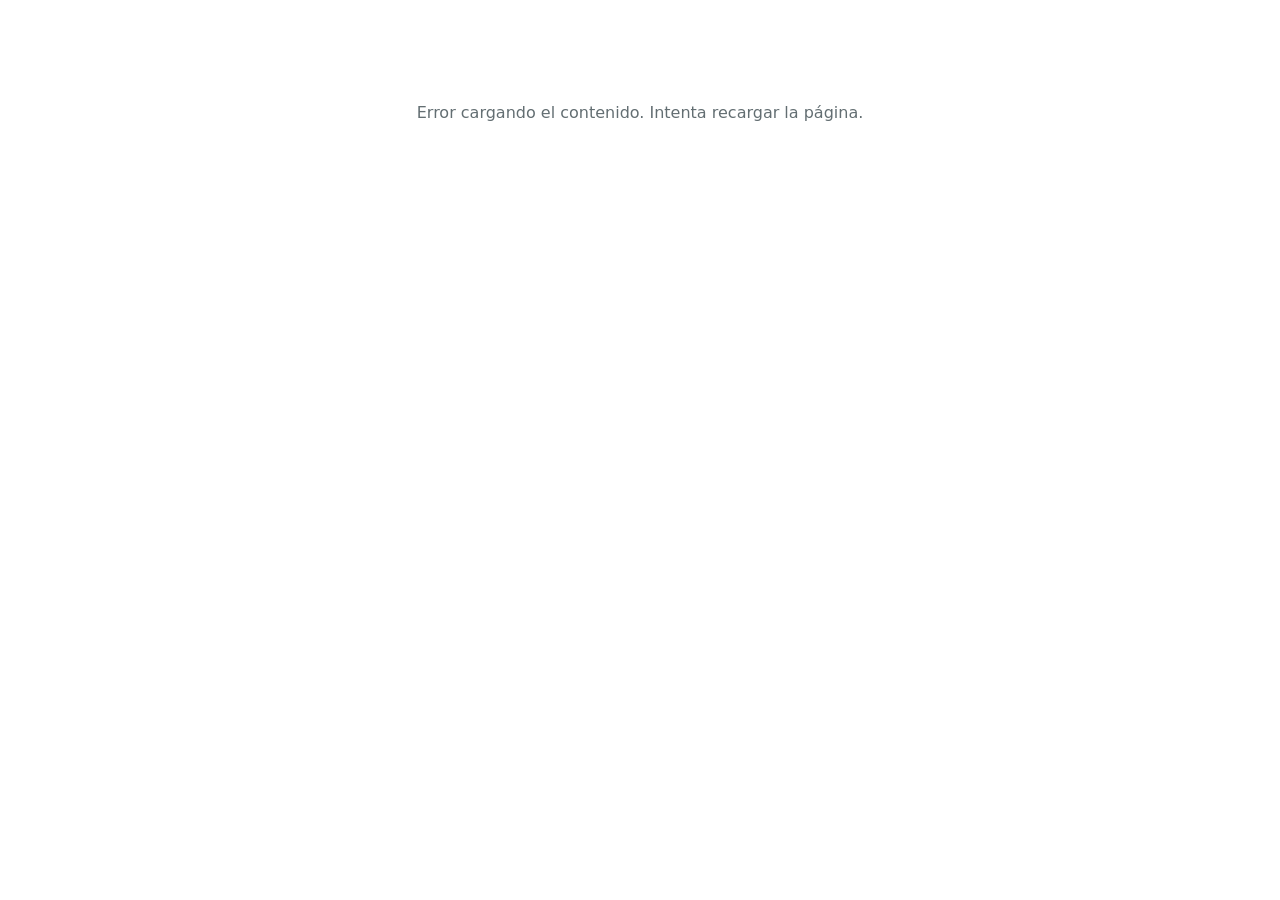
==== index.html @ 744cefdc "🚀 Primer lanzamiento: Pets Love Bogotá - Peluquería canina a domicilio" ====
<!DOCTYPE html>
<html lang="es">
<head>
  <meta charset="UTF-8">
  <meta name="viewport" content="width=device-width, initial-scale=1.0">
  <meta name="description" content="Pets Love Bogotá - Peluquería canina y mascotas a domicilio. Cuidamos y queremos a tu mascota. Servicio en toda Bogotá.">
  <meta name="theme-color" content="#e88d5a">
  <title>Pets Love | Peluquería Canina a Domicilio Bogotá</title>
  <link rel="stylesheet" href="assets/css/styles.css">
  <link rel="icon" href="data:image/svg+xml,<svg xmlns='http://www.w3.org/2000/svg' viewBox='0 0 100 100'><text y='.9em' font-size='90'>🐾</text></svg>">
</head>
<body>
  <div id="app">
    <!-- ===== HEADER ===== -->
    <header>
      <nav>
        <a href="#" class="logo">
          <span class="logo-icon">🐾</span>
          <span class="logo-text">Pets<span>Love</span></span>
        </a>
        <ul class="nav-links">
          <li><a href="#hero" class="active">Inicio</a></li>
          <li><a href="#about">Nosotros</a></li>
          <li><a href="#services">Servicios</a></li>
          <li><a href="#products">Productos</a></li>
          <li><a href="#gallery">Galería</a></li>
          <li><a href="#loyalty">Planes</a></li>
          <li><a href="#contact" class="nav-cta">Contacto</a></li>
        </ul>
        <button class="hamburger" aria-label="Menú">
          <span></span><span></span><span></span>
        </button>
      </nav>
    </header>

    <!-- ===== HERO ===== -->
    <section id="hero" class="hero">
      <div class="container">
        <div class="hero-content">
          <span class="hero-badge">🐾 Pets Love · Cuidamos y queremos a tu mascota</span>
          <h1>Consentimos a tu peludo 🐕</h1>
          <p class="subtitle">Peluquería canina profesional a domicilio en Bogotá</p>
          <p>Amor, cuidado y estilo para tu mejor amigo, sin salir de casa</p>
          <div class="hero-buttons">
            <a href="https://wa.me/573194282637" class="btn btn-primary" target="_blank" rel="noopener">💬 Agenda tu visita</a>
            <a href="#services" class="btn btn-secondary">Ver servicios</a>
          </div>
        </div>
        <div class="hero-image">
          <div class="hero-image-placeholder">🐶</div>
        </div>
      </div>
    </section>

    <!-- ===== ABOUT ===== -->
    <section id="about" class="section about">
      <div class="container">
        <div class="about-grid">
          <div class="about-content">
            <span class="section-tag">¿Quiénes somos?</span>
            <h2>¿Por qué <span class="highlight">Pets Love</span>?</h2>
            <p>Más que una peluquería, una experiencia de amor y cuidado</p>
            <p>En Pets Love entendemos que tu mascota es parte de la familia. Por eso llevamos hasta la puerta de tu hogar un servicio profesional, cariñoso y personalizado.</p>
            <ul class="about-highlights"></ul>
          </div>
          <div class="about-image">
            <div class="about-image-placeholder">🐾</div>
          </div>
        </div>
      </div>
    </section>

    <!-- ===== SERVICES ===== -->
    <section id="services" class="section services">
      <div class="container">
        <div class="section-header">
          <span class="section-tag">Servicios</span>
          <h2>Consentimos a tu <span class="highlight">peludo</span> 🛁</h2>
          <p>Servicio profesional a domicilio. Nosotros llevamos todo el equipo hasta tu casa.</p>
        </div>
        <div id="services-grid"></div>
      </div>
    </section>

    <!-- ===== PRODUCTS ===== -->
    <section id="products" class="section products">
      <div class="container">
        <div class="section-header">
          <span class="section-tag">Productos</span>
          <h2>Productos de <span class="highlight">Aseo Canino</span> 🧴</h2>
          <p>Los mejores productos para el cuidado e higiene de tu mascota, disponibles para llevar a domicilio.</p>
        </div>
        <div id="products-grid"></div>
      </div>
    </section>

    <!-- ===== GALLERY ===== -->
    <section id="gallery" class="section gallery">
      <div class="container">
        <div class="section-header">
          <span class="section-tag">Galería</span>
          <h2>Peludos <span class="highlight">felices</span> 📸</h2>
          <p>Mira algunos de nuestros consentidos después de su sesión de belleza.</p>
        </div>
        <div id="gallery-grid" class="gallery-grid"></div>
      </div>
    </section>

    <!-- ===== LOYALTY ===== -->
    <section id="loyalty" class="section loyalty">
      <div class="container">
        <div class="section-header">
          <span class="section-tag">Planes de Fidelidad</span>
          <h2>Premiamos tu <span class="highlight">confianza</span> 🎁</h2>
          <p>Mientras más nos visitas, más beneficios tienes. Porque tu peludo se merece lo mejor siempre.</p>
        </div>
        <div id="loyalty-grid" class="loyalty-grid"></div>
        <div class="loyalty-note">
          <p>Pregunta por nuestros planes al agendar tu primera visita. ¡Tener contento a tu peludo nunca fue tan fácil!</p>
        </div>
      </div>
    </section>

    <!-- ===== CONTACT ===== -->
    <section id="contact" class="section contact">
      <div class="container">
        <div class="section-header">
          <span class="section-tag">Contacto</span>
          <h2>¡Agenda <span class="highlight">ahora</span>! 📞</h2>
          <p>Estamos listos para consentir a tu peludo. Contáctanos y te visitamos.</p>
        </div>
        <div class="contact-grid">
          <div class="contact-info">
            <a class="contact-item whatsapp" href="https://wa.me/573194282637" target="_blank" rel="noopener">
              <div class="contact-icon">💬</div>
              <div>
                <h4>WhatsApp <span style="font-weight:400;color:var(--gray)">319 428 2637</span></h4>
                <p>Respuesta rápida, escríbenos ahora</p>
              </div>
            </a>
            <a class="contact-item instagram" href="#" target="_blank" rel="noopener">
              <div class="contact-icon">📸</div>
              <div>
                <h4>Instagram <span style="font-weight:400;color:var(--gray)">(próximamente)</span></h4>
                <p>Síguenos y mira nuestras transformaciones</p>
              </div>
            </a>
            <div class="contact-item email">
              <div class="contact-icon">✉️</div>
              <div>
                <h4>Email</h4>
                <p>javierandresm13@hotmail.es</p>
              </div>
            </div>
          </div>
          <div class="contact-cta">
            <h3>🐕 ¿Listo para consentir a tu peludo?</h3>
            <p>Agenda tu cita hoy y descubre por qué somos la mejor opción en Bogotá.</p>
            <a class="contact-whatsapp-btn" href="https://wa.me/573194282637" target="_blank" rel="noopener">
              💬 ¡Escríbenos al WhatsApp!
            </a>
          </div>
        </div>
      </div>
    </section>

    <!-- ===== FOOTER ===== -->
    <footer>
      <div class="container">
        <div class="footer-brand">Pets Love</div>
        <p class="copyright">© 2025 Pets Love Bogotá. Todos los derechos reservados.</p>
        <p class="made-with">Hecho con 💙 para los peludos de Bogotá</p>
        <div class="footer-social">
          <a href="https://wa.me/573194282637" target="_blank" rel="noopener" title="WhatsApp">💬</a>
          <a href="#" target="_blank" rel="noopener" title="Instagram">📸</a>
        </div>
      </div>
    </footer>

    <!-- ===== WHATSAPP FLOAT ===== -->
    <a id="whatsapp-float" class="whatsapp-float" href="https://wa.me/573194282637" target="_blank" rel="noopener">
      💬
      <span class="tooltip">¡Contáctanos!</span>
    </a>
  </div>

  <script src="assets/js/main.js"></script>
</body>
</html>
---- assets/css/styles.css ----
/* ============================================
   PETS LOVE BOGOTÁ — Main Stylesheet
   ============================================ */

:root {
  --primary: #e88d5a;
  --primary-dark: #d47845;
  --secondary: #4a9e8f;
  --secondary-dark: #3a8a7c;
  --accent: #f4c542;
  --dark: #2d3436;
  --gray: #636e72;
  --light: #fdf6f0;
  --white: #ffffff;
  --shadow: 0 4px 20px rgba(0,0,0,0.08);
  --shadow-hover: 0 8px 30px rgba(0,0,0,0.15);
  --radius: 16px;
  --radius-sm: 8px;
  --transition: all 0.3s ease;
}

* { margin: 0; padding: 0; box-sizing: border-box; }

html { scroll-behavior: smooth; }

body {
  font-family: 'Segoe UI', system-ui, -apple-system, sans-serif;
  color: var(--dark);
  background: var(--white);
  line-height: 1.6;
  overflow-x: hidden;
}

.container {
  max-width: 1200px;
  margin: 0 auto;
  padding: 0 20px;
}

/* ===== HEADER / NAV ===== */
header {
  position: fixed;
  top: 0;
  width: 100%;
  z-index: 1000;
  background: rgba(255,255,255,0.95);
  backdrop-filter: blur(10px);
  box-shadow: 0 2px 10px rgba(0,0,0,0.05);
  transition: var(--transition);
}

header.scrolled {
  box-shadow: 0 2px 20px rgba(0,0,0,0.1);
}

nav {
  display: flex;
  justify-content: space-between;
  align-items: center;
  padding: 15px 20px;
  max-width: 1200px;
  margin: 0 auto;
}

.logo {
  display: flex;
  align-items: center;
  gap: 10px;
  text-decoration: none;
}

.logo-icon {
  font-size: 2rem;
}

.logo-text {
  font-size: 1.5rem;
  font-weight: 800;
  color: var(--primary);
  letter-spacing: -0.5px;
}

.logo-text span {
  color: var(--secondary);
}

.nav-links {
  display: flex;
  gap: 30px;
  list-style: none;
  align-items: center;
}

.nav-links a {
  text-decoration: none;
  color: var(--dark);
  font-weight: 500;
  font-size: 0.95rem;
  transition: var(--transition);
  position: relative;
}

.nav-links a::after {
  content: '';
  position: absolute;
  bottom: -3px;
  left: 0;
  width: 0;
  height: 2px;
  background: var(--primary);
  transition: var(--transition);
}

.nav-links a:hover::after,
.nav-links a.active::after {
  width: 100%;
}

.nav-links a:hover { color: var(--primary); }

.nav-cta {
  background: var(--primary);
  color: var(--white) !important;
  padding: 10px 24px;
  border-radius: 50px;
  font-weight: 600 !important;
}

.nav-cta:hover { background: var(--primary-dark) !important; }
.nav-cta::after { display: none !important; }

.hamburger {
  display: none;
  flex-direction: column;
  cursor: pointer;
  gap: 5px;
  background: none;
  border: none;
  padding: 5px;
}

.hamburger span {
  width: 25px;
  height: 3px;
  background: var(--dark);
  border-radius: 3px;
  transition: var(--transition);
}

/* ===== HERO SECTION ===== */
.hero {
  padding: 140px 20px 80px;
  background: linear-gradient(135deg, #fdf6f0 0%, #fef9f4 50%, #f0faf7 100%);
  position: relative;
  overflow: hidden;
  min-height: 100vh;
  display: flex;
  align-items: center;
}

.hero::before {
  content: '';
  position: absolute;
  top: -50%;
  right: -20%;
  width: 600px;
  height: 600px;
  background: radial-gradient(circle, rgba(232,141,90,0.1) 0%, transparent 70%);
  border-radius: 50%;
}

.hero::after {
  content: '🐾';
  position: absolute;
  bottom: 10%;
  left: 5%;
  font-size: 8rem;
  opacity: 0.05;
}

.hero .container {
  display: grid;
  grid-template-columns: 1fr 1fr;
  gap: 60px;
  align-items: center;
  position: relative;
  z-index: 1;
}

.hero-content h1 {
  font-size: 3.2rem;
  font-weight: 800;
  line-height: 1.15;
  margin-bottom: 15px;
  color: var(--dark);
}

.hero-content h1 .highlight {
  color: var(--primary);
}

.hero-content .subtitle {
  font-size: 1.3rem;
  color: var(--secondary);
  font-weight: 600;
  margin-bottom: 20px;
}

.hero-content p {
  font-size: 1.1rem;
  color: var(--gray);
  margin-bottom: 35px;
  max-width: 500px;
}

.hero-buttons {
  display: flex;
  gap: 15px;
  flex-wrap: wrap;
}

.btn {
  display: inline-flex;
  align-items: center;
  gap: 8px;
  padding: 14px 32px;
  border-radius: 50px;
  text-decoration: none;
  font-weight: 600;
  font-size: 1rem;
  transition: var(--transition);
  cursor: pointer;
  border: none;
}

.btn-primary {
  background: var(--primary);
  color: var(--white);
  box-shadow: 0 4px 15px rgba(232,141,90,0.3);
}

.btn-primary:hover {
  background: var(--primary-dark);
  transform: translateY(-2px);
  box-shadow: 0 6px 20px rgba(232,141,90,0.4);
}

.btn-secondary {
  background: var(--white);
  color: var(--primary);
  border: 2px solid var(--primary);
}

.btn-secondary:hover {
  background: var(--primary);
  color: var(--white);
  transform: translateY(-2px);
}

.btn-outline {
  background: transparent;
  color: var(--secondary);
  border: 2px solid var(--secondary);
}

.btn-outline:hover {
  background: var(--secondary);
  color: var(--white);
}

.hero-image {
  text-align: center;
  position: relative;
}

.hero-image-placeholder {
  width: 100%;
  max-width: 500px;
  aspect-ratio: 1;
  background: linear-gradient(135deg, #fce4d6 0%, #d4f0ec 100%);
  border-radius: 30px;
  display: flex;
  align-items: center;
  justify-content: center;
  font-size: 8rem;
  margin: 0 auto;
  box-shadow: var(--shadow-hover);
}

.hero-badge {
  display: inline-flex;
  align-items: center;
  gap: 8px;
  background: var(--accent);
  color: var(--dark);
  padding: 8px 20px;
  border-radius: 50px;
  font-size: 0.9rem;
  font-weight: 600;
  margin-bottom: 20px;
}

/* ===== SECTIONS COMMON ===== */
.section {
  padding: 100px 20px;
}

.section-header {
  text-align: center;
  margin-bottom: 60px;
}

.section-header h2 {
  font-size: 2.5rem;
  font-weight: 800;
  margin-bottom: 15px;
  color: var(--dark);
}

.section-header h2 .highlight {
  color: var(--primary);
}

.section-header p {
  font-size: 1.1rem;
  color: var(--gray);
  max-width: 650px;
  margin: 0 auto;
}

.section-tag {
  display: inline-block;
  background: rgba(232,141,90,0.1);
  color: var(--primary);
  padding: 6px 16px;
  border-radius: 50px;
  font-size: 0.85rem;
  font-weight: 600;
  margin-bottom: 15px;
  text-transform: uppercase;
  letter-spacing: 1px;
}

/* ===== ABOUT SECTION ===== */
.about {
  background: var(--white);
}

.about-grid {
  display: grid;
  grid-template-columns: 1fr 1fr;
  gap: 60px;
  align-items: center;
}

.about-content p {
  font-size: 1.05rem;
  color: var(--gray);
  margin-bottom: 25px;
}

.about-highlights {
  list-style: none;
  display: flex;
  flex-direction: column;
  gap: 12px;
}

.about-highlights li {
  display: flex;
  align-items: center;
  gap: 12px;
  font-size: 1rem;
  color: var(--dark);
  font-weight: 500;
}

.about-image {
  display: flex;
  justify-content: center;
}

.about-image-placeholder {
  width: 100%;
  max-width: 450px;
  aspect-ratio: 4/3;
  background: linear-gradient(135deg, #d4f0ec 0%, #fce4d6 100%);
  border-radius: 24px;
  display: flex;
  align-items: center;
  justify-content: center;
  font-size: 6rem;
  box-shadow: var(--shadow);
}

/* ===== SERVICES SECTION ===== */
.services {
  background: var(--light);
}

.services-grid {
  display: grid;
  grid-template-columns: 1fr;
  gap: 40px;
}

.service-category {
  background: var(--white);
  border-radius: var(--radius);
  padding: 30px;
  box-shadow: var(--shadow);
}

.service-category-header {
  display: flex;
  align-items: center;
  gap: 12px;
  margin-bottom: 20px;
  padding-bottom: 15px;
  border-bottom: 2px solid var(--light);
}

.service-category-header h3 {
  font-size: 1.3rem;
  font-weight: 700;
}

.service-category-icon {
  font-size: 1.8rem;
}

.service-items {
  display: grid;
  grid-template-columns: repeat(auto-fill, minmax(280px, 1fr));
  gap: 15px;
}

.service-card {
  background: var(--light);
  border-radius: var(--radius-sm);
  padding: 20px;
  transition: var(--transition);
  cursor: default;
}

.service-card:hover {
  transform: translateY(-3px);
  box-shadow: var(--shadow);
}

.service-card.featured {
  background: linear-gradient(135deg, #fef9f4 0%, #f0faf7 100%);
  border: 1px solid rgba(232,141,90,0.2);
}

.service-card h4 {
  font-size: 1.05rem;
  font-weight: 700;
  margin-bottom: 5px;
}

.service-card p {
  font-size: 0.9rem;
  color: var(--gray);
  margin-bottom: 10px;
}

.service-card .price {
  font-size: 1.2rem;
  font-weight: 800;
  color: var(--primary);
}

.service-badge {
  display: inline-block;
  background: var(--accent);
  color: var(--dark);
  font-size: 0.7rem;
  font-weight: 700;
  padding: 3px 10px;
  border-radius: 50px;
  margin-left: 8px;
  vertical-align: middle;
}

.services-note {
  margin-top: 30px;
  padding: 20px;
  background: rgba(74,158,143,0.08);
  border-radius: var(--radius-sm);
  text-align: center;
  color: var(--secondary);
  font-weight: 500;
}

/* ===== PRODUCTS SECTION ===== */
.products {
  background: var(--white);
}

.products-grid {
  display: grid;
  grid-template-columns: repeat(auto-fill, minmax(260px, 1fr));
  gap: 25px;
}

.product-card {
  background: var(--white);
  border: 1px solid #eee;
  border-radius: var(--radius);
  padding: 25px;
  text-align: center;
  transition: var(--transition);
  position: relative;
}

.product-card:hover {
  transform: translateY(-5px);
  box-shadow: var(--shadow-hover);
  border-color: transparent;
}

.product-card.featured {
  border: 2px solid var(--primary);
}

.product-card .product-icon {
  font-size: 2.5rem;
  margin-bottom: 15px;
}

.product-card h4 {
  font-size: 1.05rem;
  font-weight: 700;
  margin-bottom: 8px;
}

.product-card p {
  font-size: 0.85rem;
  color: var(--gray);
  margin-bottom: 10px;
}

.product-card .product-category {
  display: inline-block;
  background: rgba(74,158,143,0.1);
  color: var(--secondary);
  font-size: 0.75rem;
  font-weight: 600;
  padding: 3px 12px;
  border-radius: 50px;
  margin-bottom: 10px;
}

.product-card .product-price {
  font-size: 1.3rem;
  font-weight: 800;
  color: var(--primary);
}

.product-card .product-badge {
  position: absolute;
  top: 12px;
  right: 12px;
  background: var(--primary);
  color: var(--white);
  font-size: 0.7rem;
  font-weight: 700;
  padding: 4px 12px;
  border-radius: 50px;
}

/* ===== GALLERY SECTION ===== */
.gallery {
  background: var(--light);
}

.gallery-grid {
  display: grid;
  grid-template-columns: repeat(auto-fill, minmax(280px, 1fr));
  gap: 20px;
}

.gallery-item {
  position: relative;
  border-radius: var(--radius);
  overflow: hidden;
  aspect-ratio: 1;
  cursor: pointer;
  background: linear-gradient(135deg, #f0faf7 0%, #fce4d6 100%);
  display: flex;
  align-items: center;
  justify-content: center;
}

.gallery-item .placeholder-icon {
  font-size: 4rem;
  opacity: 0.3;
  transition: var(--transition);
}

.gallery-item:hover .placeholder-icon {
  transform: scale(1.2);
  opacity: 0.5;
}

.gallery-item .gallery-overlay {
  position: absolute;
  bottom: 0;
  left: 0;
  right: 0;
  padding: 20px;
  background: linear-gradient(transparent, rgba(0,0,0,0.6));
  color: var(--white);
  transform: translateY(100%);
  transition: var(--transition);
}

.gallery-item:hover .gallery-overlay {
  transform: translateY(0);
}

.gallery-overlay h4 {
  font-size: 1rem;
  margin-bottom: 3px;
}

.gallery-overlay p {
  font-size: 0.85rem;
  opacity: 0.9;
}

/* ===== LOYALTY SECTION ===== */
.loyalty {
  background: var(--white);
}

.loyalty-grid {
  display: grid;
  grid-template-columns: repeat(auto-fill, minmax(300px, 1fr));
  gap: 30px;
}

.loyalty-card {
  background: var(--light);
  border-radius: var(--radius);
  padding: 35px 30px;
  text-align: center;
  transition: var(--transition);
  position: relative;
  overflow: hidden;
}

.loyalty-card::before {
  content: '';
  position: absolute;
  top: 0;
  left: 0;
  right: 0;
  height: 4px;
  background: var(--primary);
}

.loyalty-card:hover {
  transform: translateY(-5px);
  box-shadow: var(--shadow-hover);
}

.loyalty-card .plan-icon {
  font-size: 3rem;
  margin-bottom: 15px;
}

.loyalty-card h3 {
  font-size: 1.4rem;
  font-weight: 800;
  margin-bottom: 8px;
}

.loyalty-card .plan-desc {
  font-size: 0.9rem;
  color: var(--gray);
  margin-bottom: 20px;
}

.loyalty-card .plan-benefits {
  list-style: none;
  text-align: left;
}

.loyalty-card .plan-benefits li {
  padding: 8px 0;
  font-size: 0.9rem;
  color: var(--dark);
  display: flex;
  align-items: center;
  gap: 8px;
  border-bottom: 1px solid rgba(0,0,0,0.05);
}

.loyalty-card .plan-benefits li:last-child {
  border-bottom: none;
}

.loyalty-note {
  margin-top: 40px;
  text-align: center;
  padding: 25px;
  background: linear-gradient(135deg, rgba(232,141,90,0.08), rgba(74,158,143,0.08));
  border-radius: var(--radius);
}

.loyalty-note p {
  color: var(--gray);
  font-size: 1.05rem;
}

/* ===== CONTACT SECTION ===== */
.contact {
  background: linear-gradient(135deg, var(--light) 0%, #f0faf7 100%);
}

.contact-grid {
  display: grid;
  grid-template-columns: 1fr 1fr;
  gap: 50px;
  align-items: start;
}

.contact-info {
  display: flex;
  flex-direction: column;
  gap: 15px;
}

.contact-item {
  display: flex;
  align-items: center;
  gap: 15px;
  padding: 18px 25px;
  background: var(--white);
  border-radius: var(--radius-sm);
  box-shadow: var(--shadow);
  transition: var(--transition);
  text-decoration: none;
  color: var(--dark);
}

.contact-item:hover {
  transform: translateX(5px);
  box-shadow: var(--shadow-hover);
}

.contact-item .contact-icon {
  font-size: 1.5rem;
  width: 40px;
  height: 40px;
  display: flex;
  align-items: center;
  justify-content: center;
  border-radius: 10px;
}

.contact-item.whatsapp .contact-icon {
  background: rgba(37,211,102,0.15);
}

.contact-item.instagram .contact-icon {
  background: rgba(225,48,108,0.15);
}

.contact-item.email .contact-icon {
  background: rgba(74,158,143,0.15);
}

.contact-item h4 {
  font-size: 0.9rem;
  font-weight: 600;
}

.contact-item p {
  font-size: 0.85rem;
  color: var(--gray);
}

.contact-cta {
  background: var(--white);
  border-radius: var(--radius);
  padding: 35px;
  box-shadow: var(--shadow);
  text-align: center;
}

.contact-cta h3 {
  font-size: 1.3rem;
  margin-bottom: 10px;
}

.contact-cta p {
  color: var(--gray);
  margin-bottom: 25px;
}

.contact-whatsapp-btn {
  display: inline-flex;
  align-items: center;
  gap: 10px;
  background: #25D366;
  color: var(--white);
  padding: 16px 35px;
  border-radius: 50px;
  text-decoration: none;
  font-weight: 700;
  font-size: 1.1rem;
  transition: var(--transition);
  box-shadow: 0 4px 15px rgba(37,211,102,0.3);
}

.contact-whatsapp-btn:hover {
  transform: translateY(-2px);
  box-shadow: 0 6px 20px rgba(37,211,102,0.4);
}

/* ===== FOOTER ===== */
footer {
  background: var(--dark);
  color: var(--white);
  padding: 40px 20px;
  text-align: center;
}

footer .footer-brand {
  font-size: 1.5rem;
  font-weight: 800;
  color: var(--primary);
  margin-bottom: 10px;
}

footer p {
  font-size: 0.9rem;
  opacity: 0.8;
  margin-bottom: 5px;
}

.footer-social {
  display: flex;
  justify-content: center;
  gap: 15px;
  margin: 20px 0;
}

.footer-social a {
  color: var(--white);
  text-decoration: none;
  width: 40px;
  height: 40px;
  border-radius: 50%;
  background: rgba(255,255,255,0.1);
  display: flex;
  align-items: center;
  justify-content: center;
  transition: var(--transition);
  font-size: 1.2rem;
}

.footer-social a:hover {
  background: var(--primary);
  transform: translateY(-3px);
}

/* ===== WHATSAPP FLOATING BUTTON ===== */
.whatsapp-float {
  position: fixed;
  bottom: 25px;
  right: 25px;
  z-index: 999;
  width: 60px;
  height: 60px;
  background: #25D366;
  border-radius: 50%;
  display: flex;
  align-items: center;
  justify-content: center;
  box-shadow: 0 4px 15px rgba(37,211,102,0.4);
  cursor: pointer;
  transition: var(--transition);
  text-decoration: none;
  font-size: 1.8rem;
}

.whatsapp-float:hover {
  transform: scale(1.1);
  box-shadow: 0 6px 25px rgba(37,211,102,0.5);
}

.whatsapp-float .tooltip {
  position: absolute;
  right: 70px;
  background: var(--white);
  color: var(--dark);
  padding: 8px 16px;
  border-radius: 8px;
  font-size: 0.85rem;
  font-weight: 500;
  white-space: nowrap;
  box-shadow: var(--shadow);
  opacity: 0;
  pointer-events: none;
  transition: var(--transition);
}

.whatsapp-float:hover .tooltip {
  opacity: 1;
}

/* ===== RESPONSIVE ===== */
@media (max-width: 968px) {
  .hero .container {
    grid-template-columns: 1fr;
    text-align: center;
  }
  
  .hero-content p { margin: 0 auto 35px; }
  .hero-buttons { justify-content: center; }
  .about-grid { grid-template-columns: 1fr; }
  .contact-grid { grid-template-columns: 1fr; }
  
  .hero-content h1 { font-size: 2.5rem; }
  .section-header h2 { font-size: 2rem; }
}

@media (max-width: 768px) {
  .nav-links {
    display: none;
    position: absolute;
    top: 100%;
    left: 0;
    right: 0;
    background: var(--white);
    flex-direction: column;
    padding: 20px;
    box-shadow: 0 10px 30px rgba(0,0,0,0.1);
    gap: 15px;
  }
  
  .nav-links.active { display: flex; }
  .hamburger { display: flex; }
  
  .hero { padding: 120px 20px 60px; }
  .hero-content h1 { font-size: 2rem; }
  .section { padding: 70px 20px; }
  
  .service-items { grid-template-columns: 1fr; }
  .products-grid { grid-template-columns: repeat(2, 1fr); }
  .loyalty-grid { grid-template-columns: 1fr; }
  .gallery-grid { grid-template-columns: repeat(2, 1fr); }

  .hero-image-placeholder { font-size: 5rem; }
}

@media (max-width: 480px) {
  .products-grid { grid-template-columns: 1fr; }
  .gallery-grid { grid-template-columns: 1fr; }
  .hero-content h1 { font-size: 1.7rem; }
}
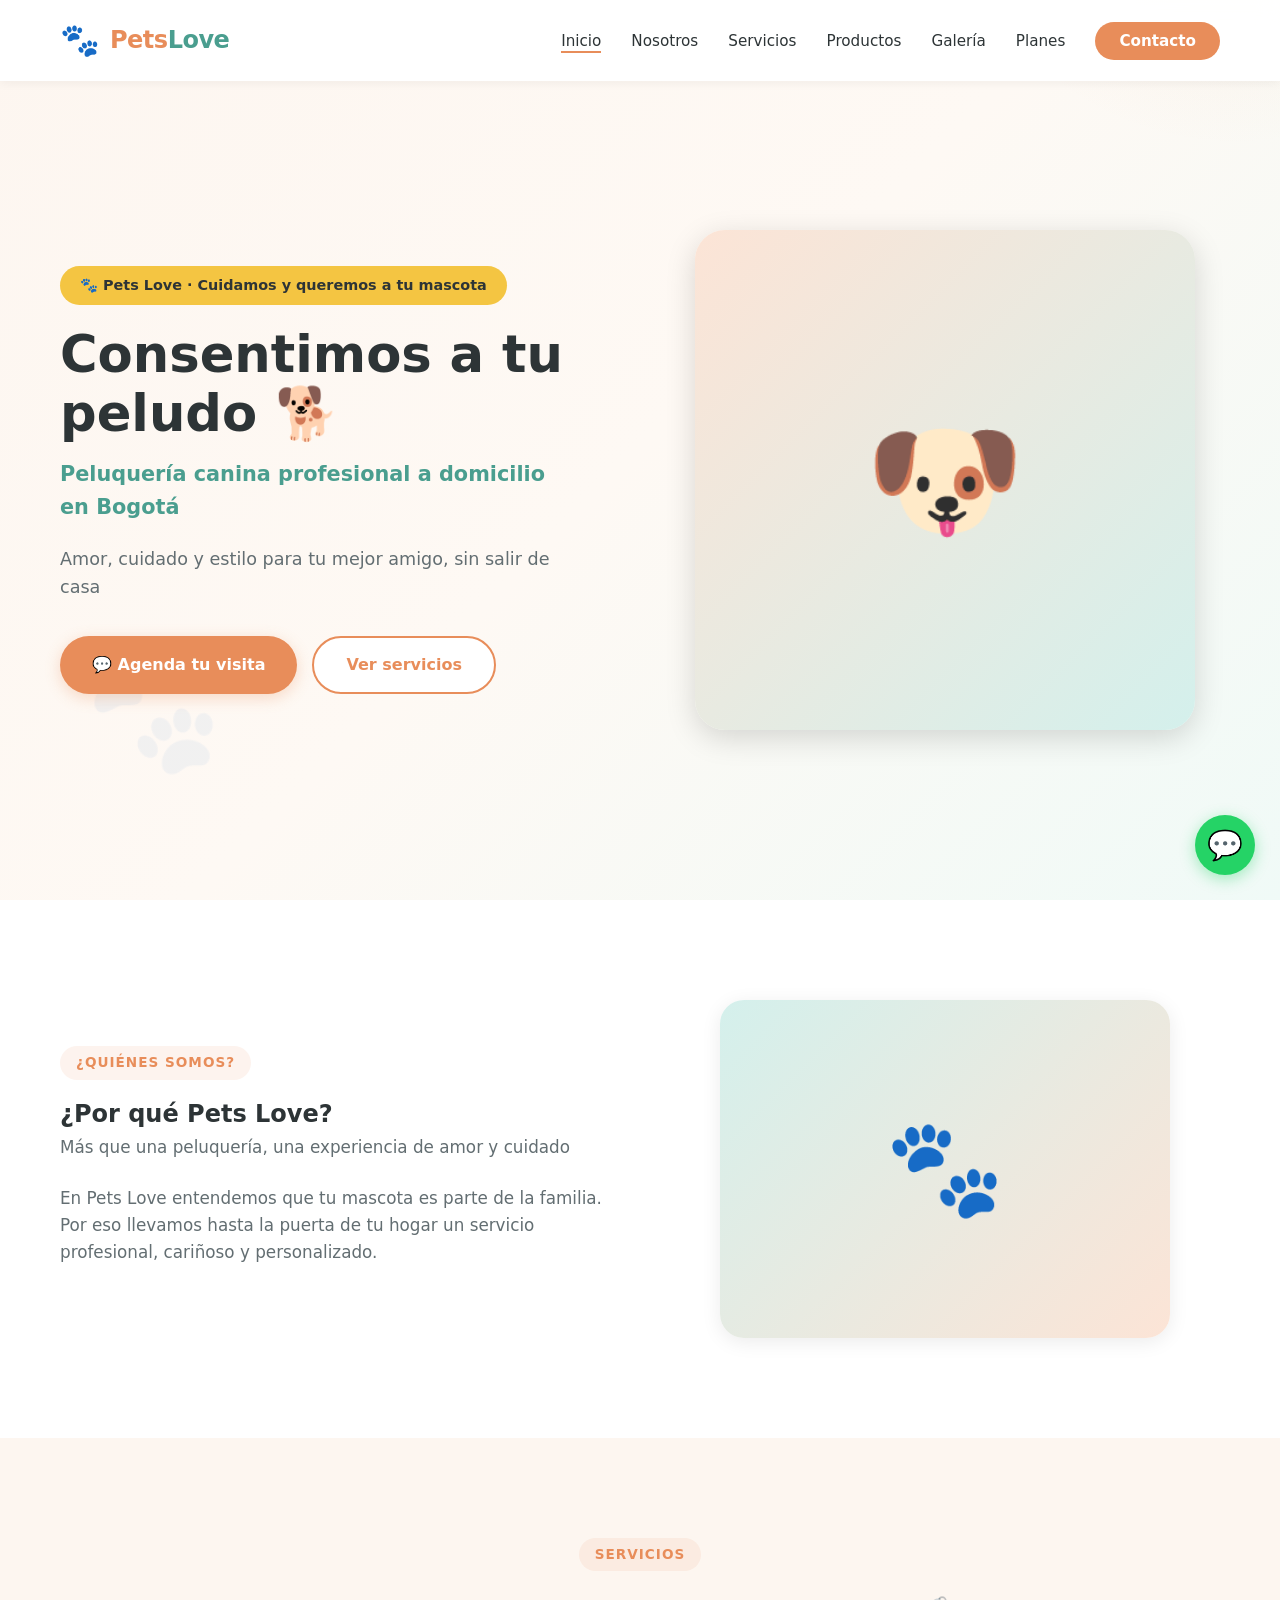
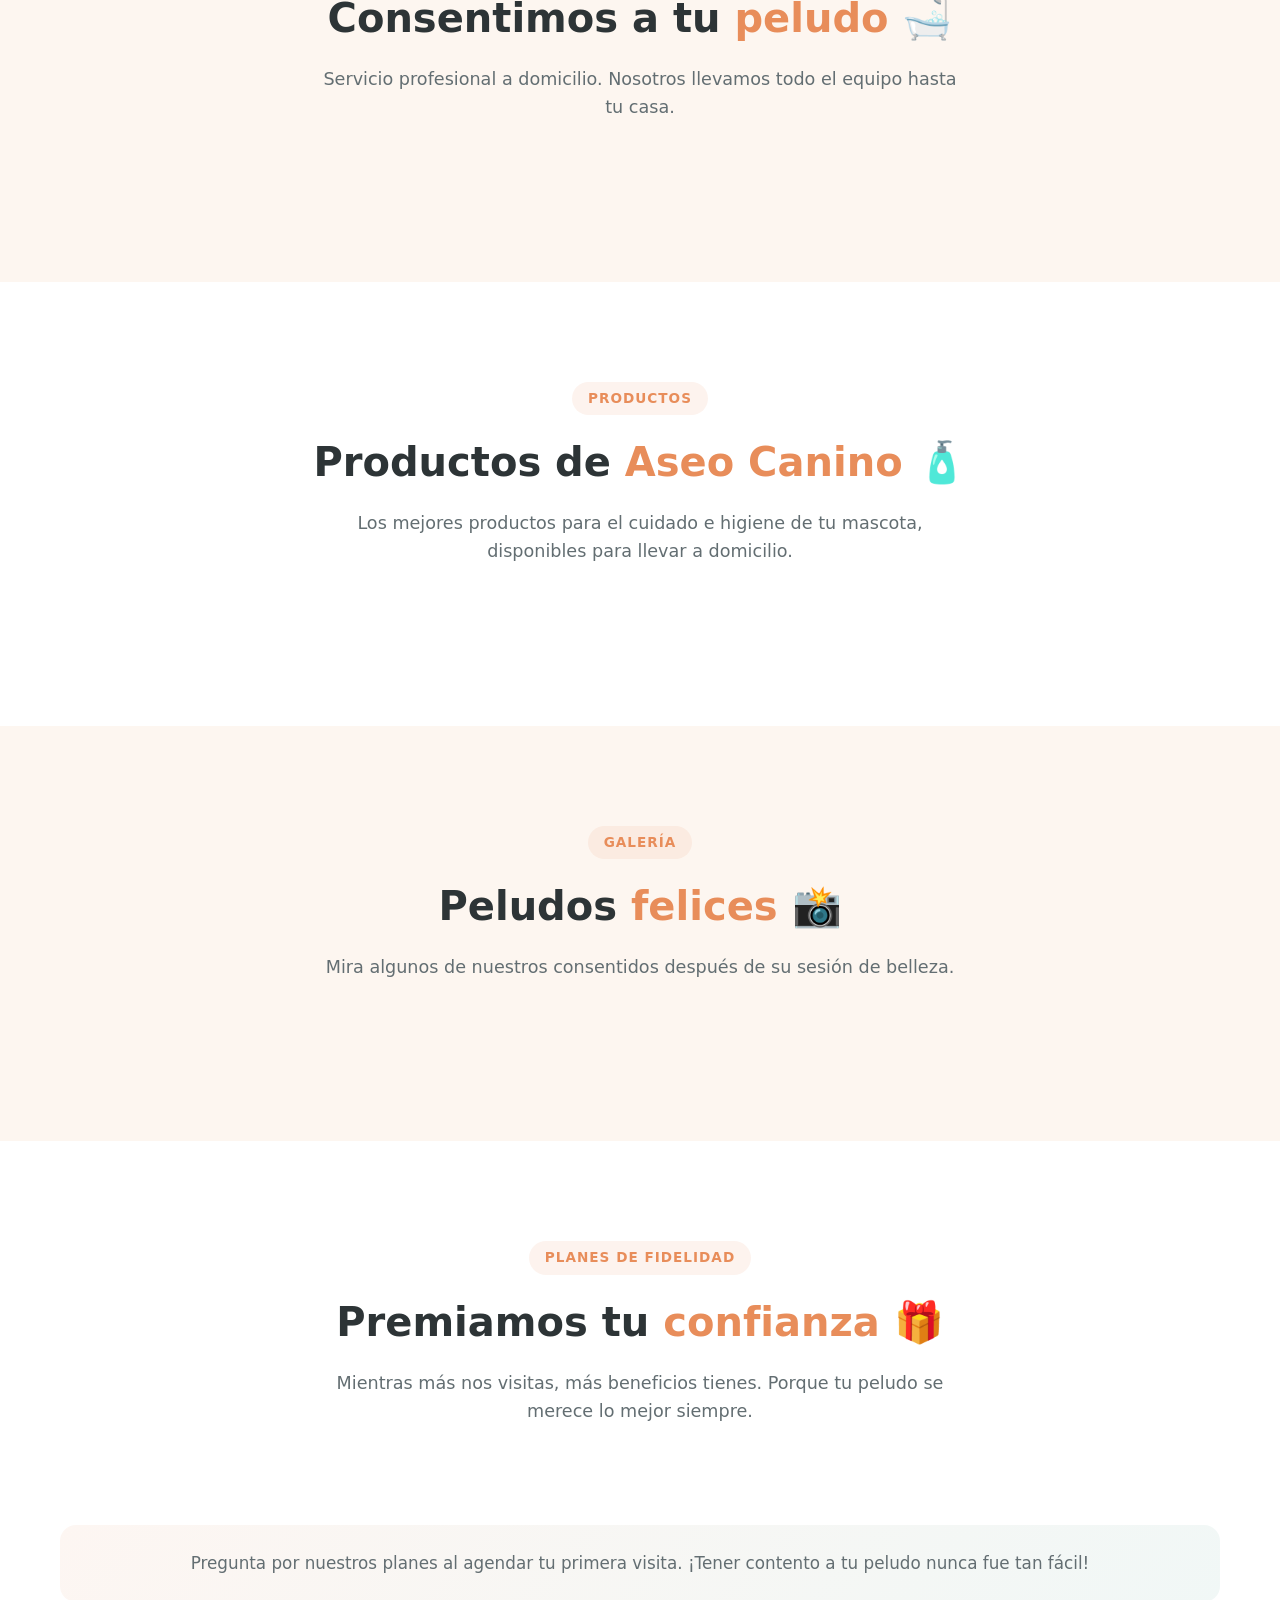
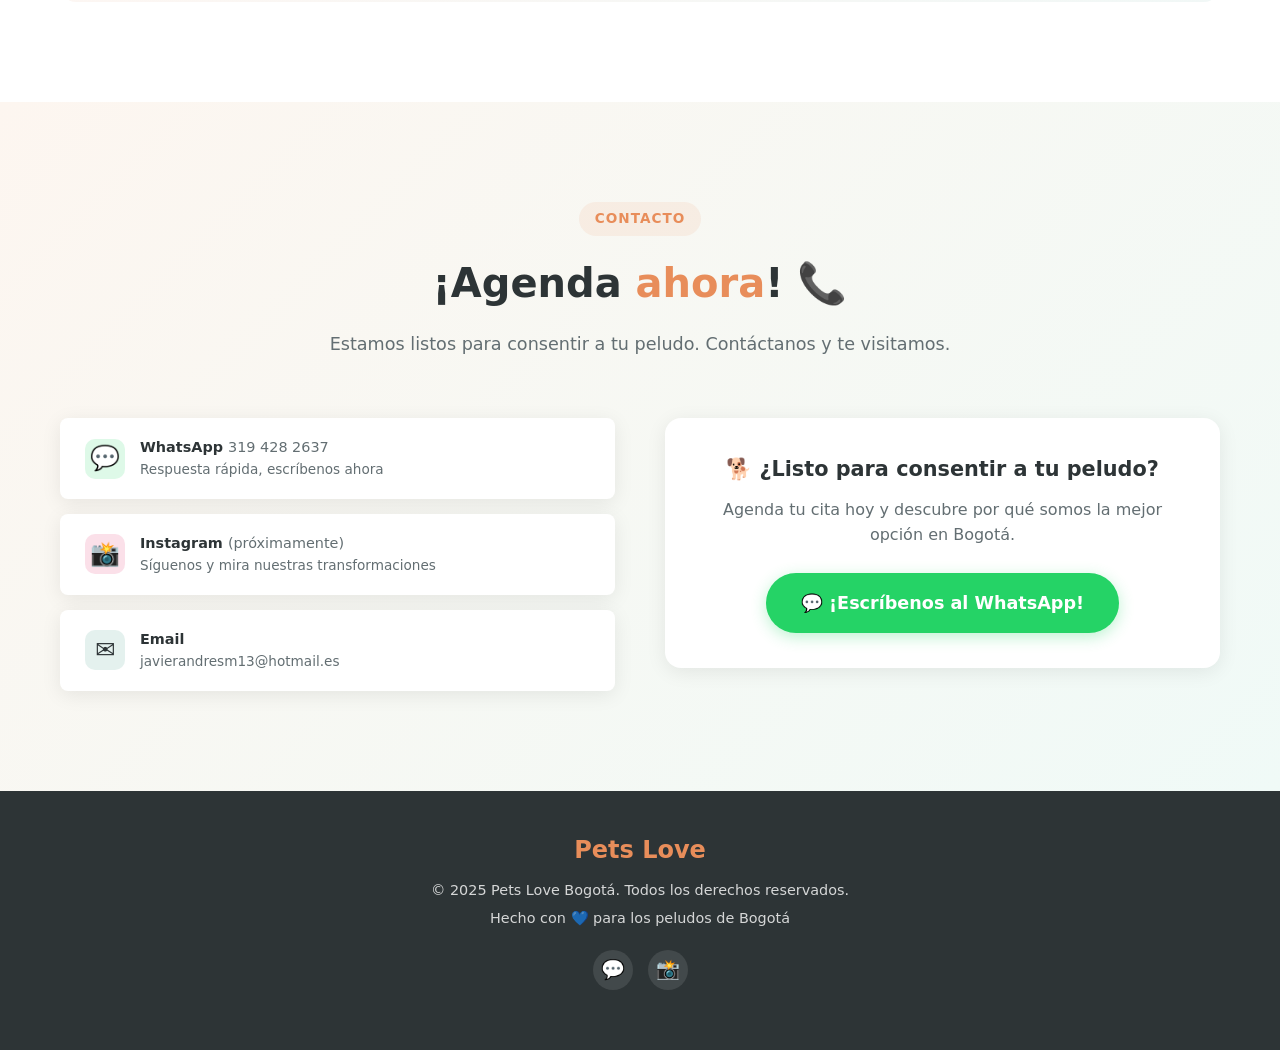
==== commit afb137a0: "ðŸ› Fix: datos embebidos para soporte local (file://)" ====
--- a/index.html
+++ b/index.html
@@ -184,6 +184,340 @@
     </a>
   </div>
 
+  <!-- Embedded data for local file:// support -->
+  <script>
+  window.__EMBEDDED_DATA = {
+    site: `{
+  "site": {
+    "name": "Pets Love",
+    "tagline": "Cuidamos y queremos a tu mascota 🐾",
+    "description": "Peluquería canina y mascotas a domicilio en Bogotá",
+    "domain": "https://javierandresm13.github.io/peluditos-al-hogar-bogota"
+  },
+  "hero": {
+    "title": "Consentimos a tu peludo 🐕",
+    "subtitle": "Peluquería canina profesional a domicilio en Bogotá",
+    "description": "Amor, cuidado y estilo para tu mejor amigo, sin salir de casa",
+    "cta_text": "Agenda tu visita",
+    "cta_link": "https://wa.me/573194282637"
+  },
+  "about": {
+    "title": "¿Por qué Pets Love?",
+    "subtitle": "Más que una peluquería, una experiencia de amor y cuidado",
+    "description": "En Pets Love entendemos que tu mascota es parte de la familia. Por eso llevamos hasta la puerta de tu hogar un servicio profesional, cariñoso y personalizado. Nos desplazamos a toda Bogotá con todos los implementos necesarios para que tu peludo reciba el mejor trato sin estrés ni traslados.",
+    "highlights": [
+      "🚐 Servicio a domicilio en toda Bogotá",
+      "❤️ Profesionales amantes de los animales",
+      "🛁 Productos hipoalergénicos de calidad",
+      "⭐ Más de 100 mascotas felices"
+    ]
+  },
+  "contact": {
+    "whatsapp": "573194282637",
+    "whatsapp_display": "319 428 2637",
+    "instagram": "",
+    "instagram_display": "@petslovebogota",
+    "email": "javierandresm13@hotmail.es",
+    "city": "Bogotá D.C., Colombia"
+  },
+  "footer": {
+    "copyright": "© 2025 Pets Love Bogotá. Todos los derechos reservados.",
+    "made_with": "Hecho con 💙 para los peludos de Bogotá"
+  }
+}`,
+    services: `{
+  "categories": [
+    {
+      "id": "banos",
+      "name": "Baños y Spa",
+      "icon": "🛁",
+      "items": [
+        {
+          "id": "ban-basic",
+          "name": "Baño Básico",
+          "description": "Baño con shampoo hipoalergénico, secado y cepillado",
+          "price": "$35.000",
+          "image": "",
+          "featured": true
+        },
+        {
+          "id": "ban-spa",
+          "name": "Baño Spa",
+          "description": "Baño con shampoo premium, acondicionador, masaje relajante y perfume",
+          "price": "$55.000",
+          "image": "",
+          "featured": true
+        },
+        {
+          "id": "ban-medi",
+          "name": "Baño Medicado",
+          "description": "Baño con shampoo medicado para pieles sensibles o con alergias",
+          "price": "$45.000",
+          "image": "",
+          "featured": false
+        }
+      ]
+    },
+    {
+      "id": "cortes",
+      "name": "Cortes y Estilo",
+      "icon": "✂️",
+      "items": [
+        {
+          "id": "corte-basic",
+          "name": "Corte Higiénico",
+          "description": "Corte sanitario en patas, cara y zona genital",
+          "price": "$25.000",
+          "image": "",
+          "featured": false
+        },
+        {
+          "id": "corte-full",
+          "name": "Corte Completo",
+          "description": "Corte completo según raza y preferencia del dueño",
+          "price": "$50.000",
+          "image": "",
+          "featured": true
+        },
+        {
+          "id": "corte-raz",
+          "name": "Corte por Raza",
+          "description": "Corte especializado para razas específicas (Poodle, Schnauzer, etc.)",
+          "price": "$60.000",
+          "image": "",
+          "featured": true
+        }
+      ]
+    },
+    {
+      "id": "complementarios",
+      "name": "Servicios Complementarios",
+      "icon": "🐾",
+      "items": [
+        {
+          "id": "unas",
+          "name": "Corte de Uñas",
+          "description": "Corte y limado de uñas con precisión y cuidado",
+          "price": "$15.000",
+          "image": "",
+          "featured": false
+        },
+        {
+          "id": "limpieza",
+          "name": "Limpieza de Oídos",
+          "description": "Limpieza profunda de oídos con productos veterinarios",
+          "price": "$12.000",
+          "image": "",
+          "featured": false
+        },
+        {
+          "id": "cepillado",
+          "name": "Cepillado de Dientes",
+          "description": "Cepillado dental con pasta especial para mascotas",
+          "price": "$10.000",
+          "image": "",
+          "featured": false
+        }
+      ]
+    }
+  ],
+  "zones": [
+    "Chapinero",
+    "Usaquén",
+    "Suba",
+    "Engativá",
+    "Fontibón",
+    "Barrios Unidos",
+    "Teusaquillo",
+    "Kennedy",
+    "Bosa",
+    "Ciudad Bolívar",
+    "San Cristóbal",
+    "Rafael Uribe",
+    "Tunjuelito",
+    "Puente Aranda",
+    "Antonio Nariño",
+    "Los Mártires",
+    "Santa Fe",
+    "Candelaria"
+  ],
+  "notes": "El costo del servicio puede variar según la zona de Bogotá y el tamaño de la mascota. Contáctanos para cotizar tu dirección específica."
+}`,
+    products: `{
+  "products": [
+    {
+      "id": "prod-001",
+      "name": "Shampoo Hipoalergénico 250ml",
+      "description": "Shampoo suave para pieles sensibles, pH balanceado para perros y gatos",
+      "price": "$28.000",
+      "category": "shampoos",
+      "image": "",
+      "featured": true
+    },
+    {
+      "id": "prod-002",
+      "name": "Acondicionador Reparador 250ml",
+      "description": "Acondicionador con keratina y vitaminas para pelo suave y brillante",
+      "price": "$32.000",
+      "category": "shampoos",
+      "image": "",
+      "featured": true
+    },
+    {
+      "id": "prod-003",
+      "name": "Perfume Canino Fresh 120ml",
+      "description": "Perfume duradero con aroma fresco, libre de alcohol",
+      "price": "$22.000",
+      "category": "fragancias",
+      "image": "",
+      "featured": false
+    },
+    {
+      "id": "prod-004",
+      "name": "Cepillo Cerdas Suaves",
+      "description": "Cepillo ergonómico con cerdas suaves para cepillado diario",
+      "price": "$18.000",
+      "category": "accesorios",
+      "image": "",
+      "featured": true
+    },
+    {
+      "id": "prod-005",
+      "name": "Peine Desenredante Profesional",
+      "description": "Peine de acero inoxidable con giro suave para nudos difíciles",
+      "price": "$25.000",
+      "category": "accesorios",
+      "image": "",
+      "featured": false
+    },
+    {
+      "id": "prod-006",
+      "name": "Cortauñas Profesional",
+      "description": "Cortauñas de acero inoxidable con seguro de seguridad",
+      "price": "$20.000",
+      "category": "accesorios",
+      "image": "",
+      "featured": false
+    },
+    {
+      "id": "prod-007",
+      "name": "Toalla Microfibra Secado Rápido",
+      "description": "Toalla absorbente de microfibra para secado rápido y cómodo",
+      "price": "$35.000",
+      "category": "accesorios",
+      "image": "",
+      "featured": false
+    },
+    {
+      "id": "prod-008",
+      "name": "Kit Viaje: Shampoo + Acondicionador",
+      "description": "Presentación económica de 100ml cada uno, ideal para viajes",
+      "price": "$38.000",
+      "category": "kits",
+      "image": "",
+      "featured": true
+    }
+  ],
+  "categories": [
+    {"id": "shampoos", "name": "Shampoos y Acondicionadores", "icon": "🧴"},
+    {"id": "fragancias", "name": "Fragancias", "icon": "🌸"},
+    {"id": "accesorios", "name": "Accesorios de Aseo", "icon": "🪥"},
+    {"id": "kits", "name": "Kits y Combos", "icon": "🎁"}
+  ]
+}`,
+    gallery: `{
+  "photos": [
+    {
+      "id": "gallery-001",
+      "title": "Luna después del baño",
+      "description": "Baño Spa completo",
+      "src": "",
+      "featured": true
+    },
+    {
+      "id": "gallery-002",
+      "title": "Max con su nuevo corte",
+      "description": "Corte completo raza Poodle",
+      "src": "",
+      "featured": true
+    },
+    {
+      "id": "gallery-003",
+      "title": "Pelusa relajada",
+      "description": "Baño medicado + masaje",
+      "src": "",
+      "featured": true
+    },
+    {
+      "id": "gallery-004",
+      "title": "Rocky feliz",
+      "description": "Corte higiénico + uñas",
+      "src": "",
+      "featured": false
+    },
+    {
+      "id": "gallery-005",
+      "title": "Nala consentida",
+      "description": "Spa completo + perfume",
+      "src": "",
+      "featured": false
+    },
+    {
+      "id": "gallery-006",
+      "title": "Tobby renovado",
+      "description": "Corte por raza Schnauzer",
+      "src": "",
+      "featured": false
+    }
+  ]
+}`,
+    loyalty: `{
+  "plans": [
+    {
+      "id": "plan-bronze",
+      "name": "Plan Bronce",
+      "icon": "🥉",
+      "description": "¡Acumula puntos y obtén descuentos!",
+      "benefits": [
+        "Acumula 1 punto por cada $10.000 gastados",
+        "10% de descuento al acumular 10 puntos",
+        "Descuento en tu servicio favorito"
+      ],
+      "color": "#cd7f32"
+    },
+    {
+      "id": "plan-silver",
+      "name": "Plan Plata",
+      "icon": "🥈",
+      "description": "Para clientes frecuentes que aman consentir a su peludo",
+      "benefits": [
+        "15% de descuento en todos los servicios",
+        "Prioridad en agenda de citas",
+        "Baño Spa gratis cada 5 servicios",
+        "Descuento en productos de aseo"
+      ],
+      "color": "#a8a8a8"
+    },
+    {
+      "id": "plan-gold",
+      "name": "Plan Dorado",
+      "icon": "🥇",
+      "description": "El plan premium para los que miman a su mascota como se merece",
+      "benefits": [
+        "20% de descuento en todos los servicios",
+        "Prioridad máxima en agenda",
+        "Baño Spa gratis cada 3 servicios",
+        "15% de descuento en productos",
+        "Corte de uñas gratis ilimitado",
+        "Regalo sorpresa en el cumpleaños de tu mascota"
+      ],
+      "color": "#ffd700"
+    }
+  ],
+  "note": "Pregunta por nuestros planes al agendar tu primera visita. ¡Tener contento a tu peludo nunca fue tan fácil!"
+}`
+  };
+  </script>
   <script src="assets/js/main.js"></script>
 </body>
 </html>
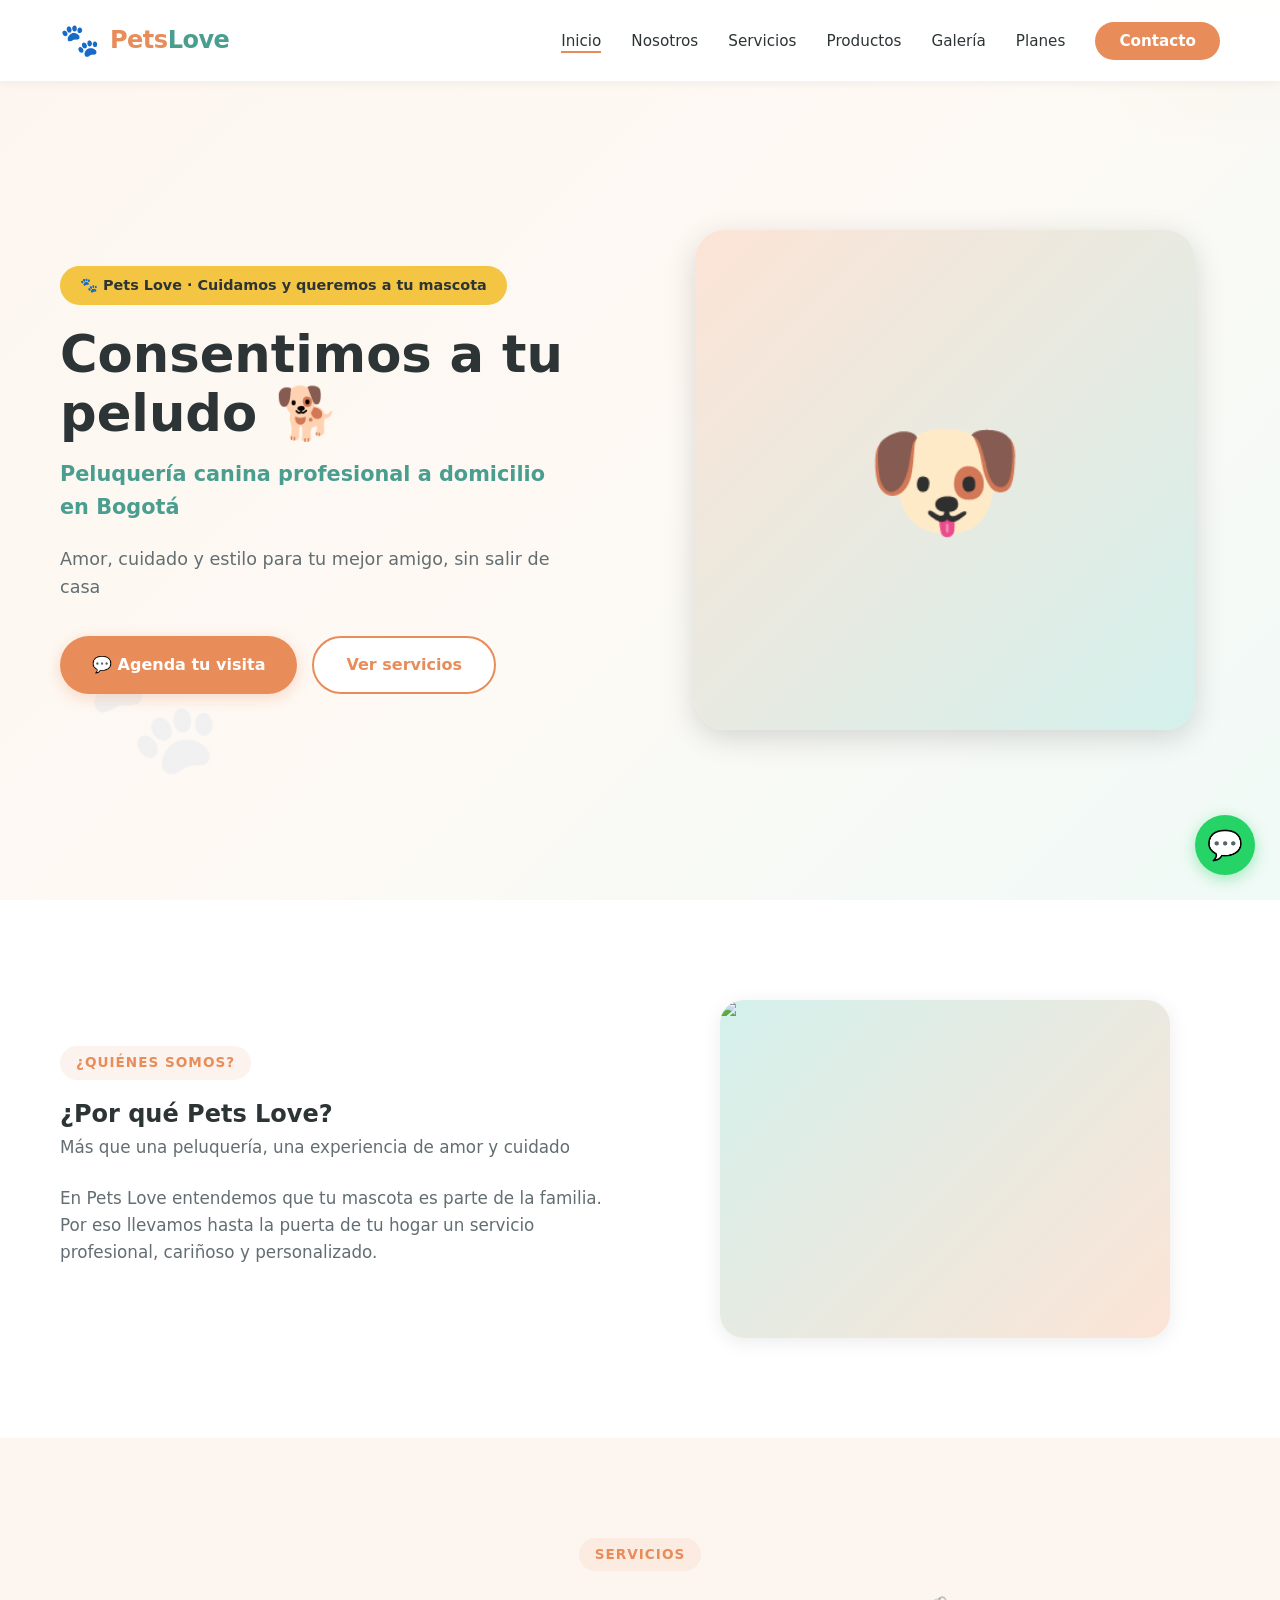
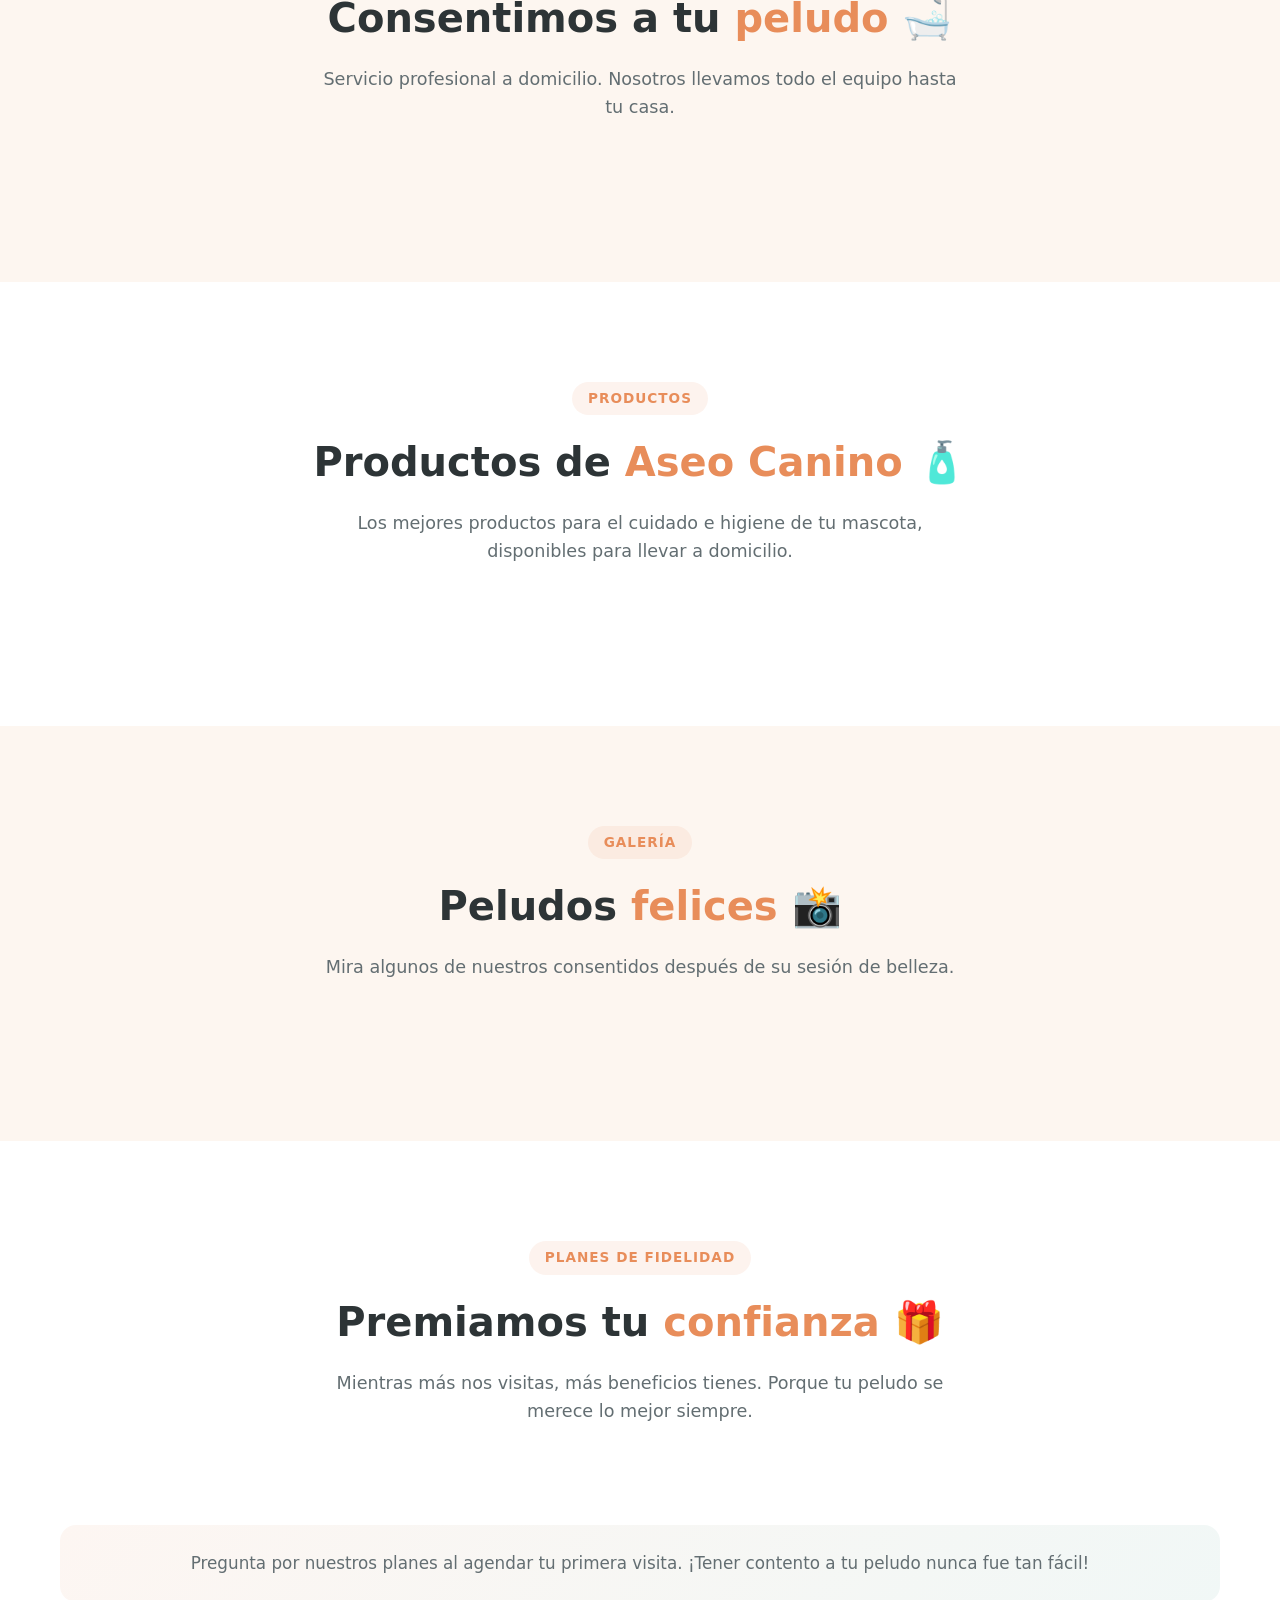
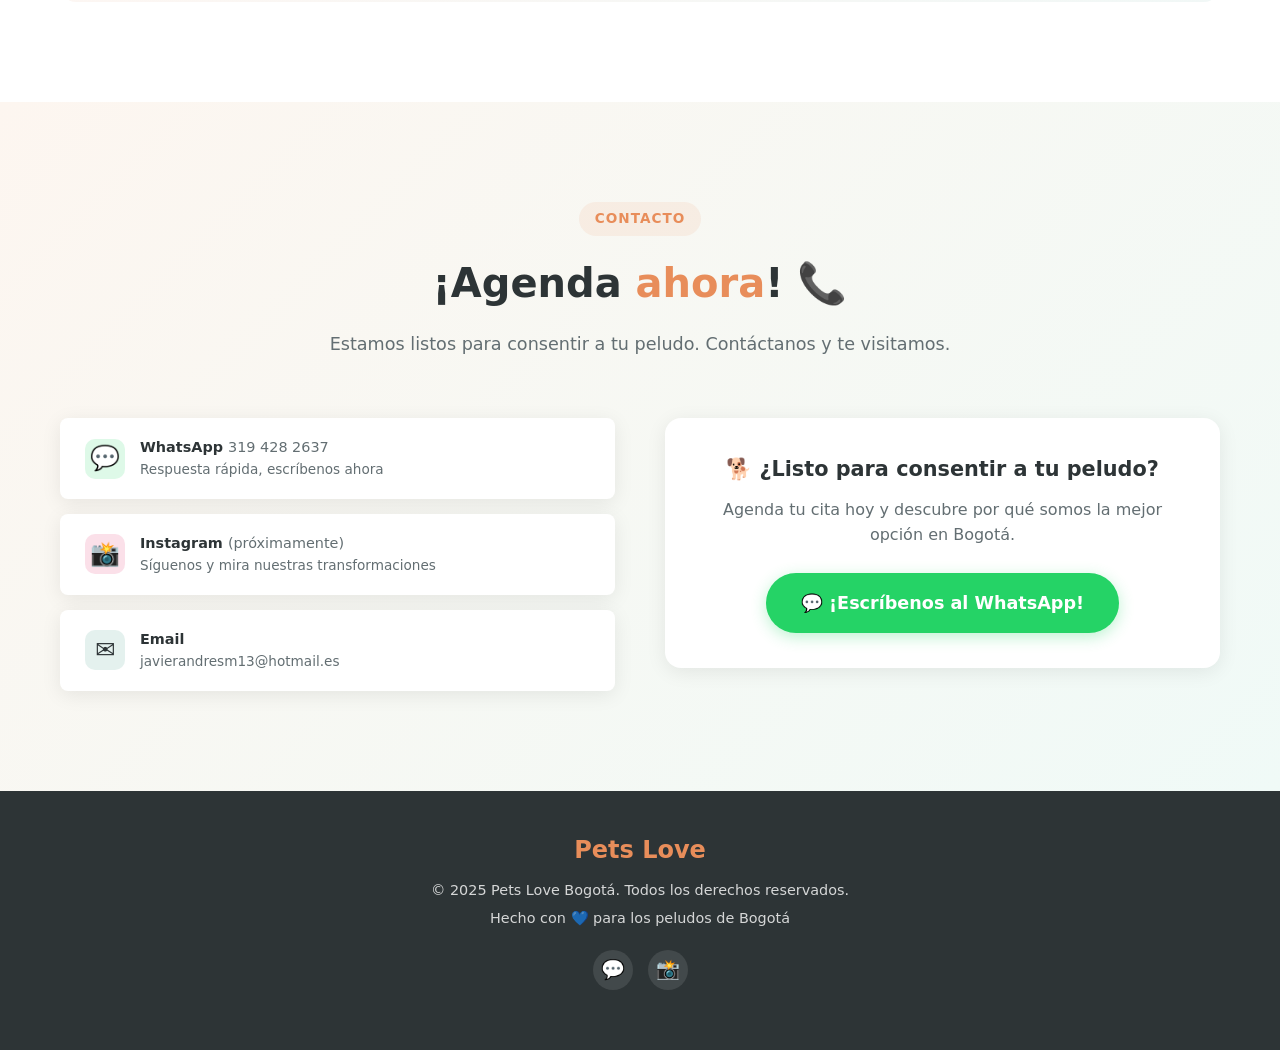
==== commit e8303c0b: "Fix images with img tags + embedded data in admin" ====
--- a/index.html
+++ b/index.html
@@ -64,7 +64,7 @@
             <ul class="about-highlights"></ul>
           </div>
           <div class="about-image">
-            <div class="about-image-placeholder">🐾</div>
+            <img id="about-img" class="about-image-placeholder" src="" alt="Pets Love - Cuidamos a tu mascota" style="object-fit:cover;color:transparent">
           </div>
         </div>
       </div>
@@ -186,7 +186,7 @@
 
   <!-- Embedded data for local file:// support -->
   <script>
-  window.__EMBEDDED_DATA = {
+      window.__EMBEDDED_DATA = {
     site: `{
   "site": {
     "name": "Pets Love",
@@ -199,7 +199,8 @@
     "subtitle": "Peluquería canina profesional a domicilio en Bogotá",
     "description": "Amor, cuidado y estilo para tu mejor amigo, sin salir de casa",
     "cta_text": "Agenda tu visita",
-    "cta_link": "https://wa.me/573194282637"
+    "cta_link": "https://wa.me/573194282637",
+    "image": "https://images.unsplash.com/photo-1548199973-03cce0bbc87b?w=800&q=80"
   },
   "about": {
     "title": "¿Por qué Pets Love?",
@@ -210,7 +211,8 @@
       "❤️ Profesionales amantes de los animales",
       "🛁 Productos hipoalergénicos de calidad",
       "⭐ Más de 100 mascotas felices"
-    ]
+    ],
+    "image": "https://images.unsplash.com/photo-1592194996308-7b43878e84a6?w=800&q=80"
   },
   "contact": {
     "whatsapp": "573194282637",
@@ -351,7 +353,7 @@
       "description": "Shampoo suave para pieles sensibles, pH balanceado para perros y gatos",
       "price": "$28.000",
       "category": "shampoos",
-      "image": "",
+      "image": "https://images.unsplash.com/photo-1582213782179-e0d53f98f2ca?w=400&q=80",
       "featured": true
     },
     {
@@ -360,7 +362,7 @@
       "description": "Acondicionador con keratina y vitaminas para pelo suave y brillante",
       "price": "$32.000",
       "category": "shampoos",
-      "image": "",
+      "image": "https://images.pexels.com/photos/6915810/pexels-photo-6915810.jpeg?auto=compress&cs=tinysrgb&w=400&q=80",
       "featured": true
     },
     {
@@ -369,7 +371,7 @@
       "description": "Perfume duradero con aroma fresco, libre de alcohol",
       "price": "$22.000",
       "category": "fragancias",
-      "image": "",
+      "image": "https://images.pexels.com/photos/5122180/pexels-photo-5122180.jpeg?auto=compress&cs=tinysrgb&w=400&q=80",
       "featured": false
     },
     {
@@ -378,7 +380,7 @@
       "description": "Cepillo ergonómico con cerdas suaves para cepillado diario",
       "price": "$18.000",
       "category": "accesorios",
-      "image": "",
+      "image": "https://images.unsplash.com/photo-1582213782179-e0d53f98f2ca?w=400&q=80",
       "featured": true
     },
     {
@@ -387,7 +389,7 @@
       "description": "Peine de acero inoxidable con giro suave para nudos difíciles",
       "price": "$25.000",
       "category": "accesorios",
-      "image": "",
+      "image": "https://images.pexels.com/photos/5122180/pexels-photo-5122180.jpeg?auto=compress&cs=tinysrgb&w=400&q=80",
       "featured": false
     },
     {
@@ -396,7 +398,7 @@
       "description": "Cortauñas de acero inoxidable con seguro de seguridad",
       "price": "$20.000",
       "category": "accesorios",
-      "image": "",
+      "image": "https://images.pexels.com/photos/5122180/pexels-photo-5122180.jpeg?auto=compress&cs=tinysrgb&w=400&q=80",
       "featured": false
     },
     {
@@ -405,7 +407,7 @@
       "description": "Toalla absorbente de microfibra para secado rápido y cómodo",
       "price": "$35.000",
       "category": "accesorios",
-      "image": "",
+      "image": "https://images.unsplash.com/photo-1582213782179-e0d53f98f2ca?w=400&q=80",
       "featured": false
     },
     {
@@ -414,15 +416,31 @@
       "description": "Presentación económica de 100ml cada uno, ideal para viajes",
       "price": "$38.000",
       "category": "kits",
-      "image": "",
+      "image": "https://images.pexels.com/photos/6915810/pexels-photo-6915810.jpeg?auto=compress&cs=tinysrgb&w=400&q=80",
       "featured": true
     }
   ],
   "categories": [
-    {"id": "shampoos", "name": "Shampoos y Acondicionadores", "icon": "🧴"},
-    {"id": "fragancias", "name": "Fragancias", "icon": "🌸"},
-    {"id": "accesorios", "name": "Accesorios de Aseo", "icon": "🪥"},
-    {"id": "kits", "name": "Kits y Combos", "icon": "🎁"}
+    {
+      "id": "shampoos",
+      "name": "Shampoos y Acondicionadores",
+      "icon": "🧴"
+    },
+    {
+      "id": "fragancias",
+      "name": "Fragancias",
+      "icon": "🌸"
+    },
+    {
+      "id": "accesorios",
+      "name": "Accesorios de Aseo",
+      "icon": "🪥"
+    },
+    {
+      "id": "kits",
+      "name": "Kits y Combos",
+      "icon": "🎁"
+    }
   ]
 }`,
     gallery: `{
@@ -430,43 +448,43 @@
     {
       "id": "gallery-001",
       "title": "Luna después del baño",
-      "description": "Baño Spa completo",
-      "src": "",
+      "description": "Baño Spa completo — Pomeranian reluciente",
+      "src": "https://images.unsplash.com/photo-1517849845532-4e2574dfc9d4?w=600&q=80",
       "featured": true
     },
     {
       "id": "gallery-002",
       "title": "Max con su nuevo corte",
-      "description": "Corte completo raza Poodle",
-      "src": "",
+      "description": "Corte completo — Poodle con estilo",
+      "src": "https://images.unsplash.com/photo-1610632380986-63fe3942e8d6?w=600&q=80",
       "featured": true
     },
     {
       "id": "gallery-003",
       "title": "Pelusa relajada",
-      "description": "Baño medicado + masaje",
-      "src": "",
+      "description": "Baño medicado + masaje — Shih Tzu feliz",
+      "src": "https://images.unsplash.com/photo-1583511655826-05700d52f4d9?w=600&q=80",
       "featured": true
     },
     {
       "id": "gallery-004",
       "title": "Rocky feliz",
-      "description": "Corte higiénico + uñas",
-      "src": "",
+      "description": "Corte higiénico + uñas — Beagle contento",
+      "src": "https://images.unsplash.com/photo-1552053831-71594a27632d?w=600&q=80",
       "featured": false
     },
     {
       "id": "gallery-005",
       "title": "Nala consentida",
-      "description": "Spa completo + perfume",
-      "src": "",
+      "description": "Spa completo + perfume — Corgi radiante",
+      "src": "https://images.pexels.com/photos/1805164/pexels-photo-1805164.jpeg?auto=compress&cs=tinysrgb&w=600&q=80",
       "featured": false
     },
     {
       "id": "gallery-006",
       "title": "Tobby renovado",
-      "description": "Corte por raza Schnauzer",
-      "src": "",
+      "description": "Golden Retriever — Baño premium",
+      "src": "https://images.unsplash.com/photo-1548199973-03cce0bbc87b?w=600&q=80",
       "featured": false
     }
   ]
--- a/assets/css/styles.css
+++ b/assets/css/styles.css
@@ -527,6 +527,13 @@
 .product-card .product-icon {
   font-size: 2.5rem;
   margin-bottom: 15px;
+  width: 100%;
+  aspect-ratio: 1;
+  border-radius: 12px;
+  display: flex;
+  align-items: center;
+  justify-content: center;
+  overflow: hidden;
 }
 
 .product-card h4 {
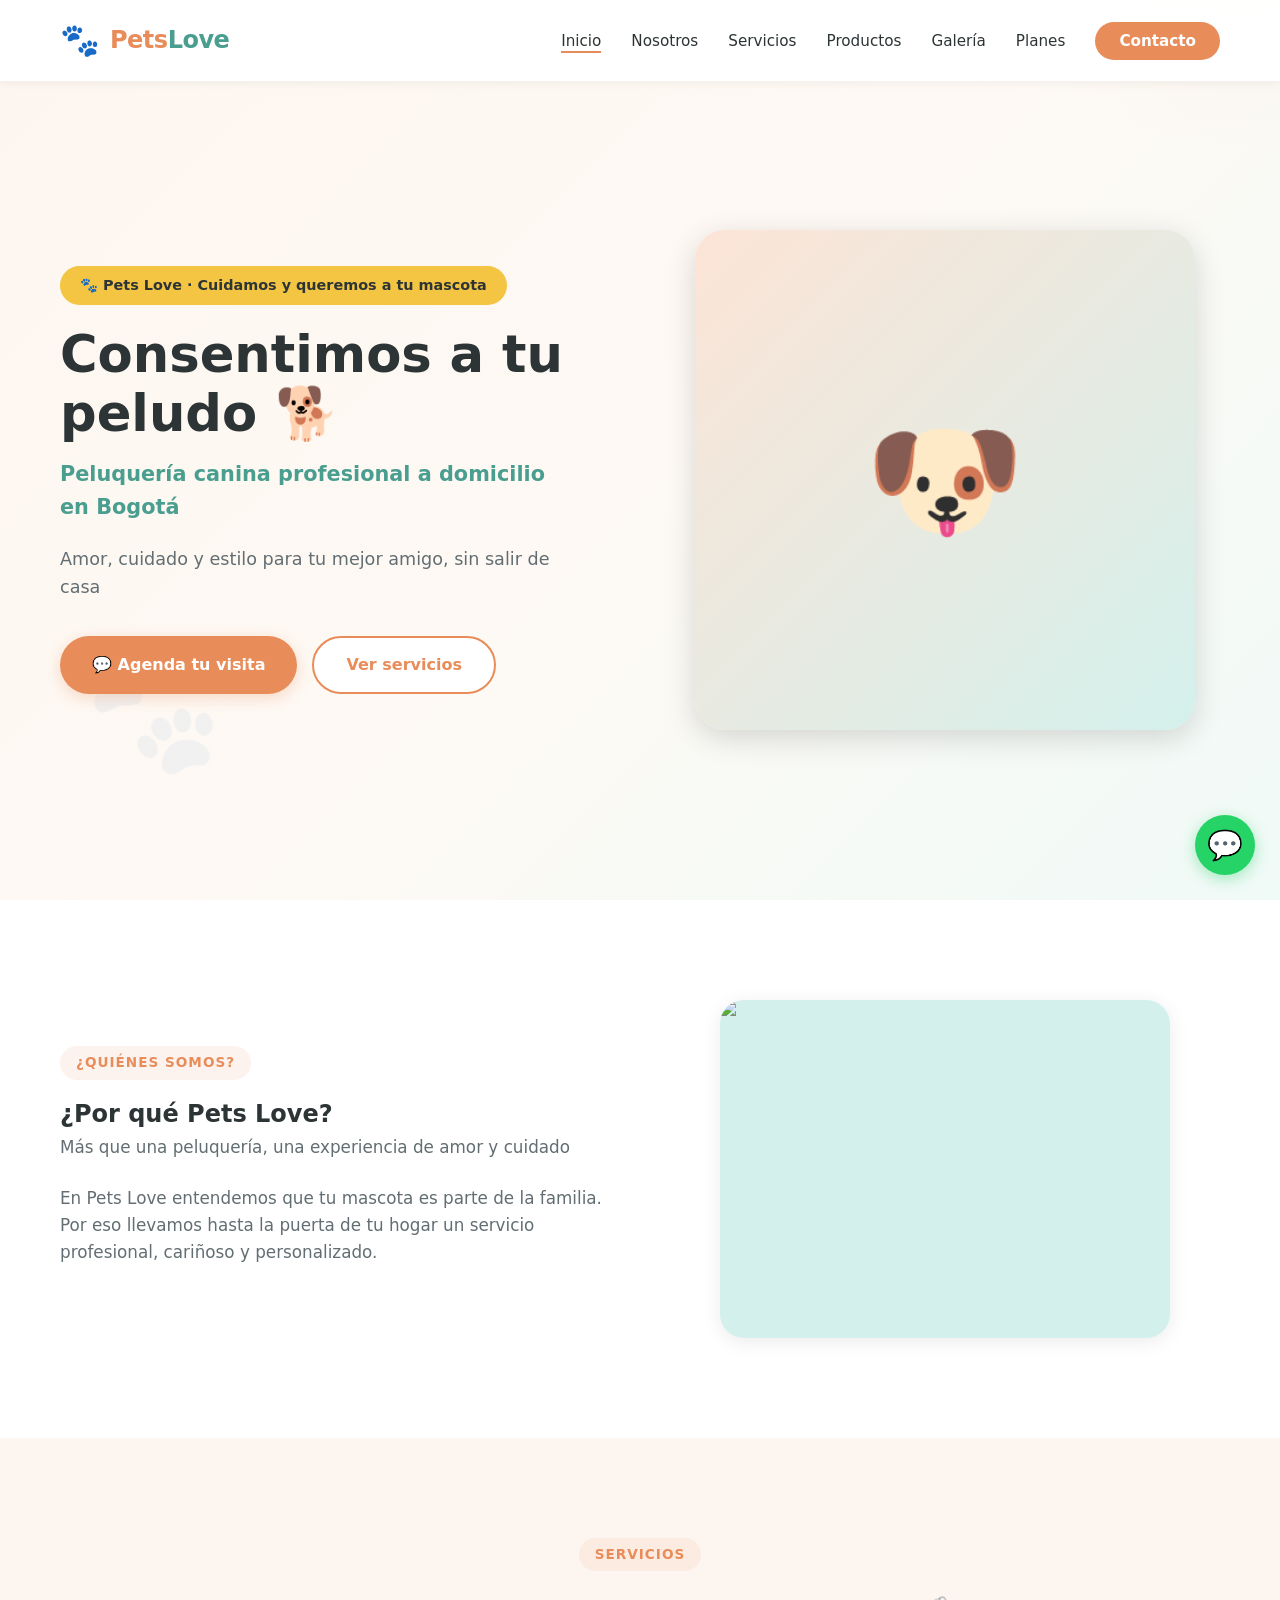
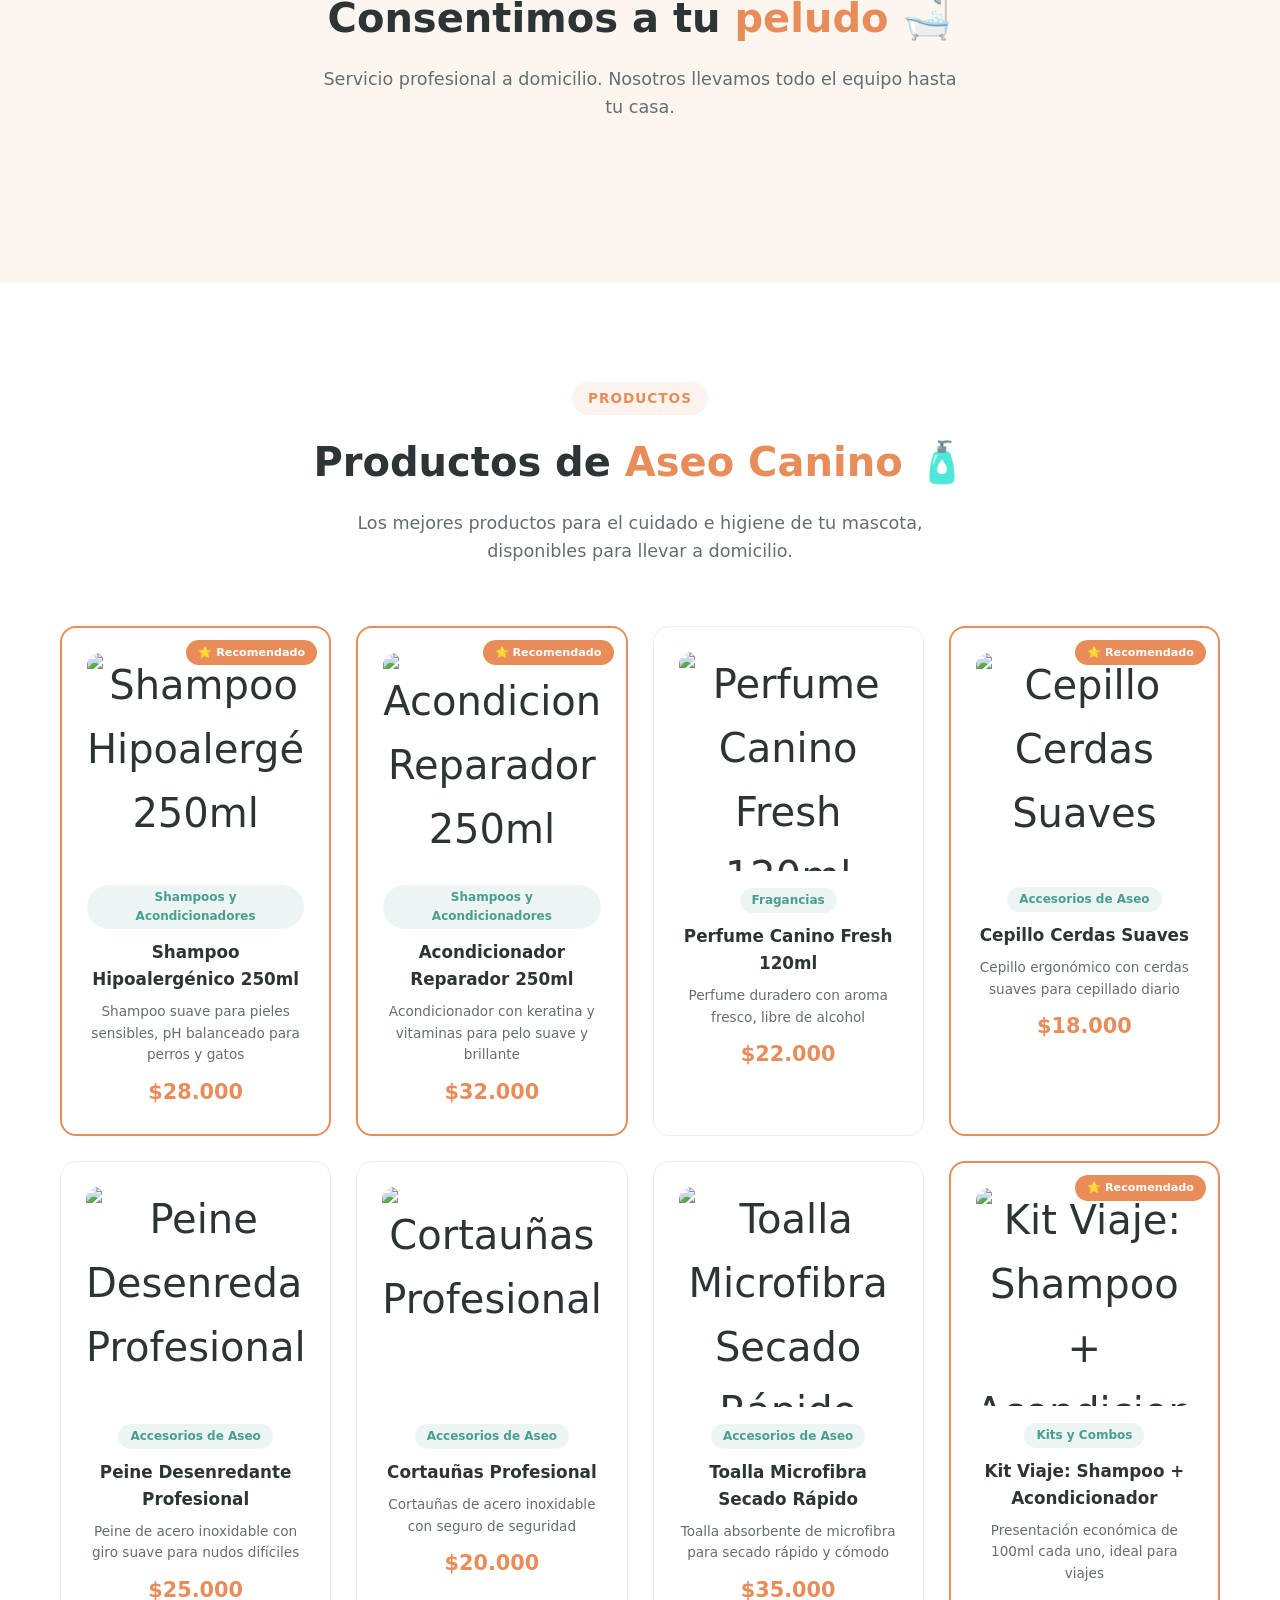
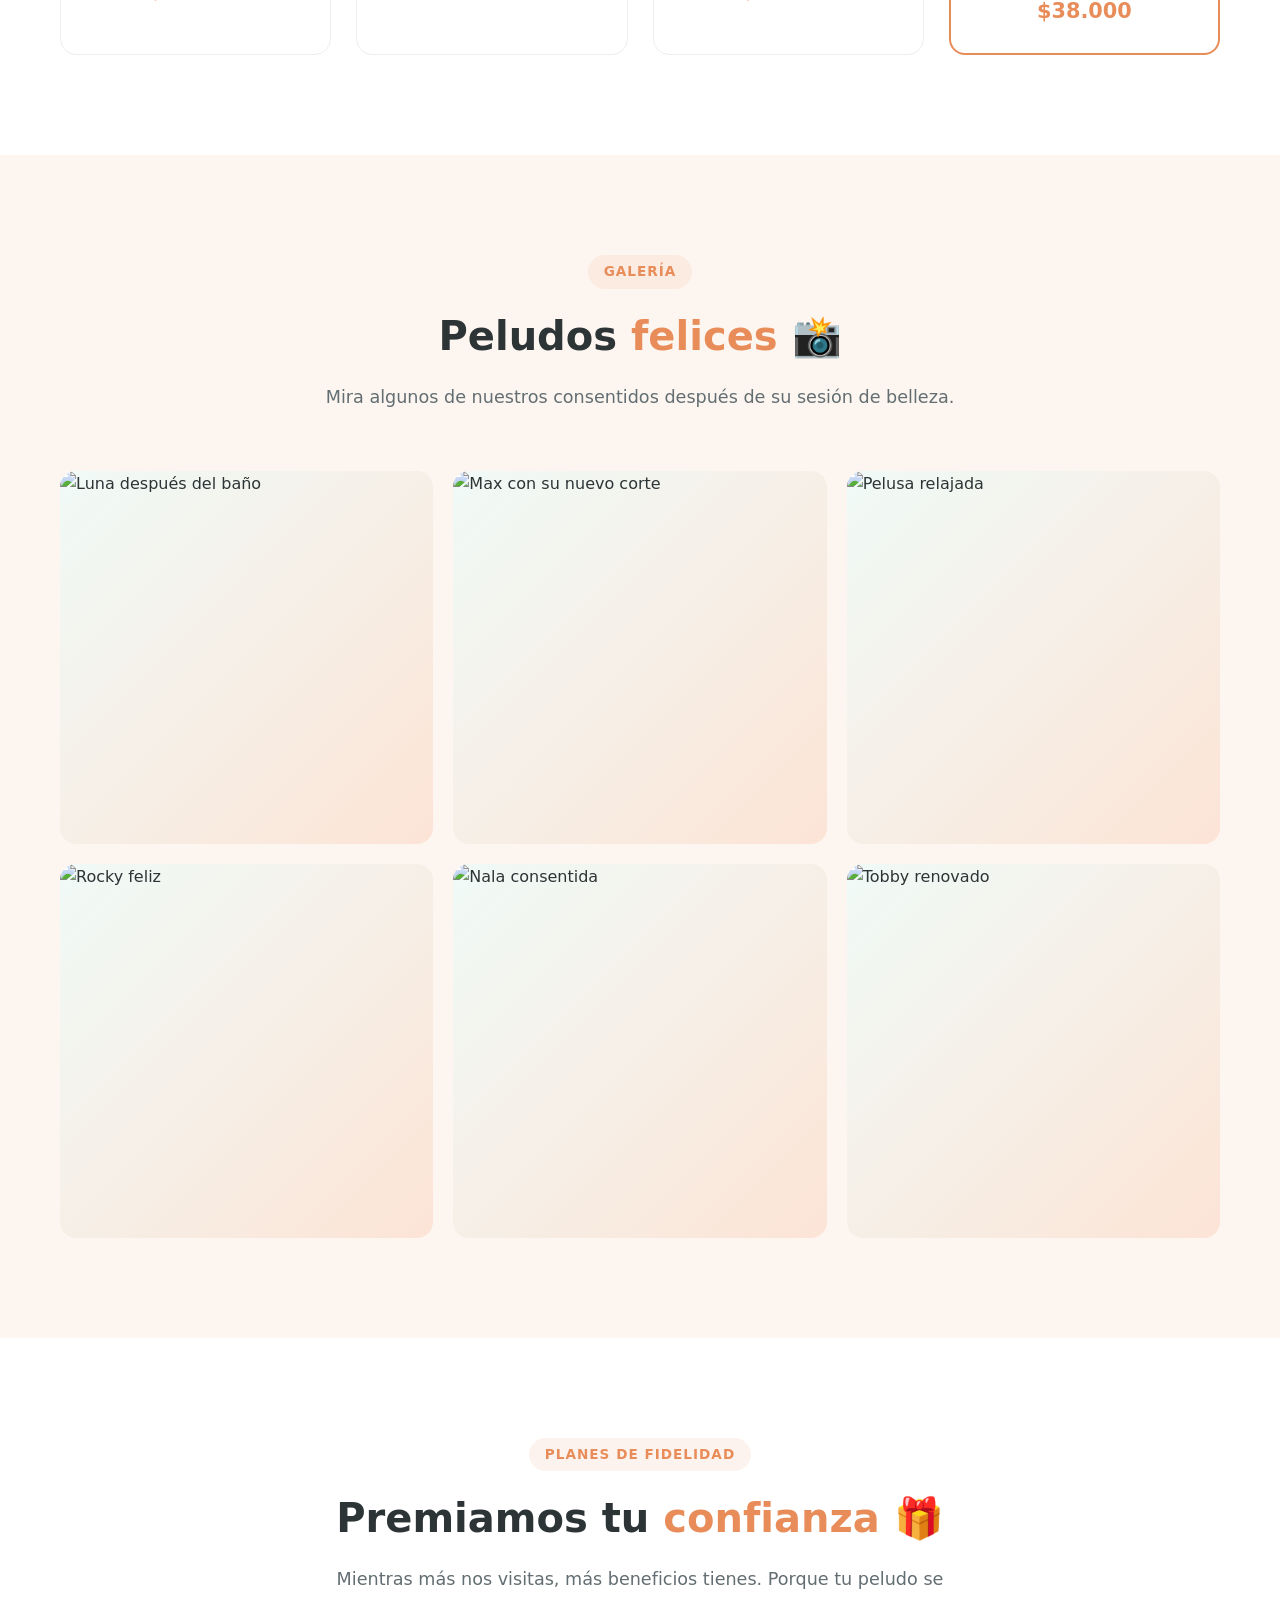
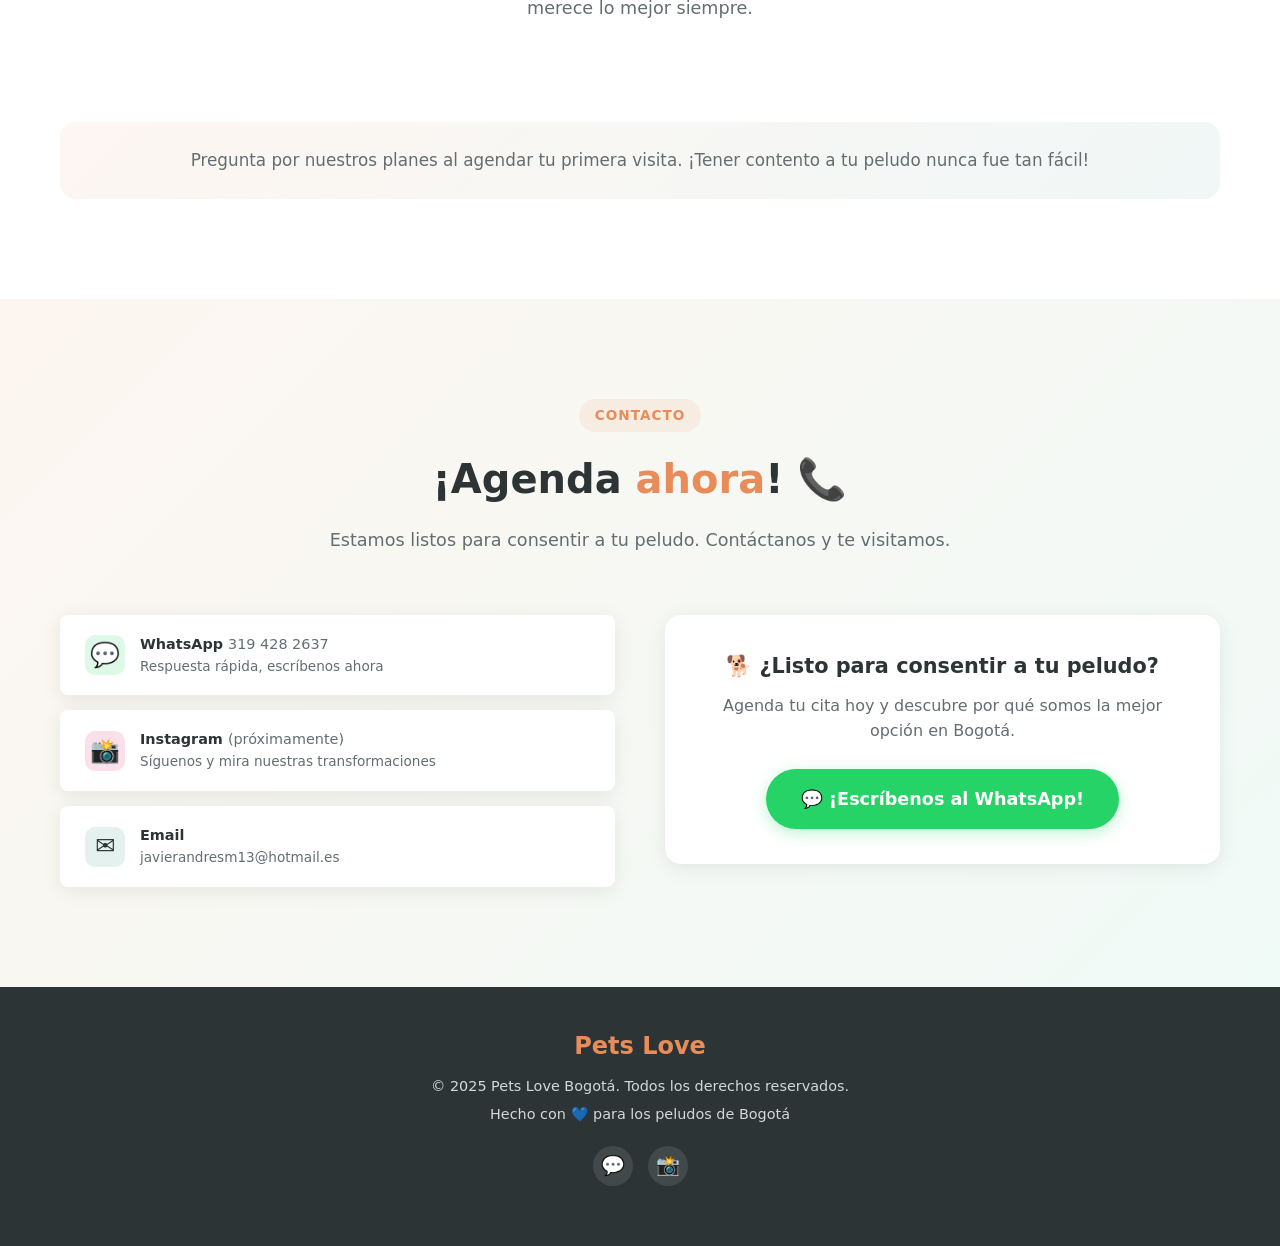
==== commit 9d2789c8: "Debug: hardcode images in HTML, add image test page" ====
--- a/index.html
+++ b/index.html
@@ -64,7 +64,7 @@
             <ul class="about-highlights"></ul>
           </div>
           <div class="about-image">
-            <img id="about-img" class="about-image-placeholder" src="" alt="Pets Love - Cuidamos a tu mascota" style="object-fit:cover;color:transparent">
+            <img id="about-img" class="about-image-placeholder" src="https://images.unsplash.com/photo-1592194996308-7b43878e84a6?w=800&q=80" alt="Pets Love - Cuidamos a tu mascota" style="object-fit:cover;color:transparent;width:100%;max-width:450px;aspect-ratio:4/3;border-radius:24px;box-shadow:var(--shadow);background:#d4f0ec">
           </div>
         </div>
       </div>
@@ -90,7 +90,88 @@
           <h2>Productos de <span class="highlight">Aseo Canino</span> 🧴</h2>
           <p>Los mejores productos para el cuidado e higiene de tu mascota, disponibles para llevar a domicilio.</p>
         </div>
-        <div id="products-grid"></div>
+        <div id="products-grid" class="products-grid">
+          <div class="product-card featured">
+            <span class="product-badge">⭐ Recomendado</span>
+            <div class="product-icon">
+              <img src="https://images.unsplash.com/photo-1582213782179-e0d53f98f2ca?w=400&q=80" alt="Shampoo Hipoalergénico 250ml" style="width:100%;height:100%;object-fit:cover;border-radius:12px">
+            </div>
+            <span class="product-category">Shampoos y Acondicionadores</span>
+            <h4>Shampoo Hipoalergénico 250ml</h4>
+            <p>Shampoo suave para pieles sensibles, pH balanceado para perros y gatos</p>
+            <div class="product-price">$28.000</div>
+          </div>
+          <div class="product-card featured">
+            <span class="product-badge">⭐ Recomendado</span>
+            <div class="product-icon">
+              <img src="https://images.pexels.com/photos/6915810/pexels-photo-6915810.jpeg?auto=compress&cs=tinysrgb&w=400&q=80" alt="Acondicionador Reparador 250ml" style="width:100%;height:100%;object-fit:cover;border-radius:12px">
+            </div>
+            <span class="product-category">Shampoos y Acondicionadores</span>
+            <h4>Acondicionador Reparador 250ml</h4>
+            <p>Acondicionador con keratina y vitaminas para pelo suave y brillante</p>
+            <div class="product-price">$32.000</div>
+          </div>
+          <div class="product-card">
+            
+            <div class="product-icon">
+              <img src="https://images.pexels.com/photos/5122180/pexels-photo-5122180.jpeg?auto=compress&cs=tinysrgb&w=400&q=80" alt="Perfume Canino Fresh 120ml" style="width:100%;height:100%;object-fit:cover;border-radius:12px">
+            </div>
+            <span class="product-category">Fragancias</span>
+            <h4>Perfume Canino Fresh 120ml</h4>
+            <p>Perfume duradero con aroma fresco, libre de alcohol</p>
+            <div class="product-price">$22.000</div>
+          </div>
+          <div class="product-card featured">
+            <span class="product-badge">⭐ Recomendado</span>
+            <div class="product-icon">
+              <img src="https://images.unsplash.com/photo-1582213782179-e0d53f98f2ca?w=400&q=80" alt="Cepillo Cerdas Suaves" style="width:100%;height:100%;object-fit:cover;border-radius:12px">
+            </div>
+            <span class="product-category">Accesorios de Aseo</span>
+            <h4>Cepillo Cerdas Suaves</h4>
+            <p>Cepillo ergonómico con cerdas suaves para cepillado diario</p>
+            <div class="product-price">$18.000</div>
+          </div>
+          <div class="product-card">
+            
+            <div class="product-icon">
+              <img src="https://images.pexels.com/photos/5122180/pexels-photo-5122180.jpeg?auto=compress&cs=tinysrgb&w=400&q=80" alt="Peine Desenredante Profesional" style="width:100%;height:100%;object-fit:cover;border-radius:12px">
+            </div>
+            <span class="product-category">Accesorios de Aseo</span>
+            <h4>Peine Desenredante Profesional</h4>
+            <p>Peine de acero inoxidable con giro suave para nudos difíciles</p>
+            <div class="product-price">$25.000</div>
+          </div>
+          <div class="product-card">
+            
+            <div class="product-icon">
+              <img src="https://images.pexels.com/photos/5122180/pexels-photo-5122180.jpeg?auto=compress&cs=tinysrgb&w=400&q=80" alt="Cortauñas Profesional" style="width:100%;height:100%;object-fit:cover;border-radius:12px">
+            </div>
+            <span class="product-category">Accesorios de Aseo</span>
+            <h4>Cortauñas Profesional</h4>
+            <p>Cortauñas de acero inoxidable con seguro de seguridad</p>
+            <div class="product-price">$20.000</div>
+          </div>
+          <div class="product-card">
+            
+            <div class="product-icon">
+              <img src="https://images.unsplash.com/photo-1582213782179-e0d53f98f2ca?w=400&q=80" alt="Toalla Microfibra Secado Rápido" style="width:100%;height:100%;object-fit:cover;border-radius:12px">
+            </div>
+            <span class="product-category">Accesorios de Aseo</span>
+            <h4>Toalla Microfibra Secado Rápido</h4>
+            <p>Toalla absorbente de microfibra para secado rápido y cómodo</p>
+            <div class="product-price">$35.000</div>
+          </div>
+          <div class="product-card featured">
+            <span class="product-badge">⭐ Recomendado</span>
+            <div class="product-icon">
+              <img src="https://images.pexels.com/photos/6915810/pexels-photo-6915810.jpeg?auto=compress&cs=tinysrgb&w=400&q=80" alt="Kit Viaje: Shampoo + Acondicionador" style="width:100%;height:100%;object-fit:cover;border-radius:12px">
+            </div>
+            <span class="product-category">Kits y Combos</span>
+            <h4>Kit Viaje: Shampoo + Acondicionador</h4>
+            <p>Presentación económica de 100ml cada uno, ideal para viajes</p>
+            <div class="product-price">$38.000</div>
+          </div>
+        </div>
       </div>
     </section>
 
@@ -102,7 +183,50 @@
           <h2>Peludos <span class="highlight">felices</span> 📸</h2>
           <p>Mira algunos de nuestros consentidos después de su sesión de belleza.</p>
         </div>
-        <div id="gallery-grid" class="gallery-grid"></div>
+        <div id="gallery-grid" class="gallery-grid">
+          <div class="gallery-item">
+            <img src="https://images.unsplash.com/photo-1517849845532-4e2574dfc9d4?w=600&q=80" alt="Luna después del baño" style="width:100%;height:100%;object-fit:cover;position:absolute;top:0;left:0">
+            <div class="gallery-overlay">
+              <h4>Luna después del baño</h4>
+              <p>Baño Spa completo — Pomeranian reluciente</p>
+            </div>
+          </div>
+          <div class="gallery-item">
+            <img src="https://images.unsplash.com/photo-1610632380986-63fe3942e8d6?w=600&q=80" alt="Max con su nuevo corte" style="width:100%;height:100%;object-fit:cover;position:absolute;top:0;left:0">
+            <div class="gallery-overlay">
+              <h4>Max con su nuevo corte</h4>
+              <p>Corte completo — Poodle con estilo</p>
+            </div>
+          </div>
+          <div class="gallery-item">
+            <img src="https://images.unsplash.com/photo-1583511655826-05700d52f4d9?w=600&q=80" alt="Pelusa relajada" style="width:100%;height:100%;object-fit:cover;position:absolute;top:0;left:0">
+            <div class="gallery-overlay">
+              <h4>Pelusa relajada</h4>
+              <p>Baño medicado + masaje — Shih Tzu feliz</p>
+            </div>
+          </div>
+          <div class="gallery-item">
+            <img src="https://images.unsplash.com/photo-1552053831-71594a27632d?w=600&q=80" alt="Rocky feliz" style="width:100%;height:100%;object-fit:cover;position:absolute;top:0;left:0">
+            <div class="gallery-overlay">
+              <h4>Rocky feliz</h4>
+              <p>Corte higiénico + uñas — Beagle contento</p>
+            </div>
+          </div>
+          <div class="gallery-item">
+            <img src="https://images.pexels.com/photos/1805164/pexels-photo-1805164.jpeg?auto=compress&cs=tinysrgb&w=600&q=80" alt="Nala consentida" style="width:100%;height:100%;object-fit:cover;position:absolute;top:0;left:0">
+            <div class="gallery-overlay">
+              <h4>Nala consentida</h4>
+              <p>Spa completo + perfume — Corgi radiante</p>
+            </div>
+          </div>
+          <div class="gallery-item">
+            <img src="https://images.unsplash.com/photo-1548199973-03cce0bbc87b?w=600&q=80" alt="Tobby renovado" style="width:100%;height:100%;object-fit:cover;position:absolute;top:0;left:0">
+            <div class="gallery-overlay">
+              <h4>Tobby renovado</h4>
+              <p>Golden Retriever — Baño premium</p>
+            </div>
+          </div>
+        </div>
       </div>
     </section>
 
